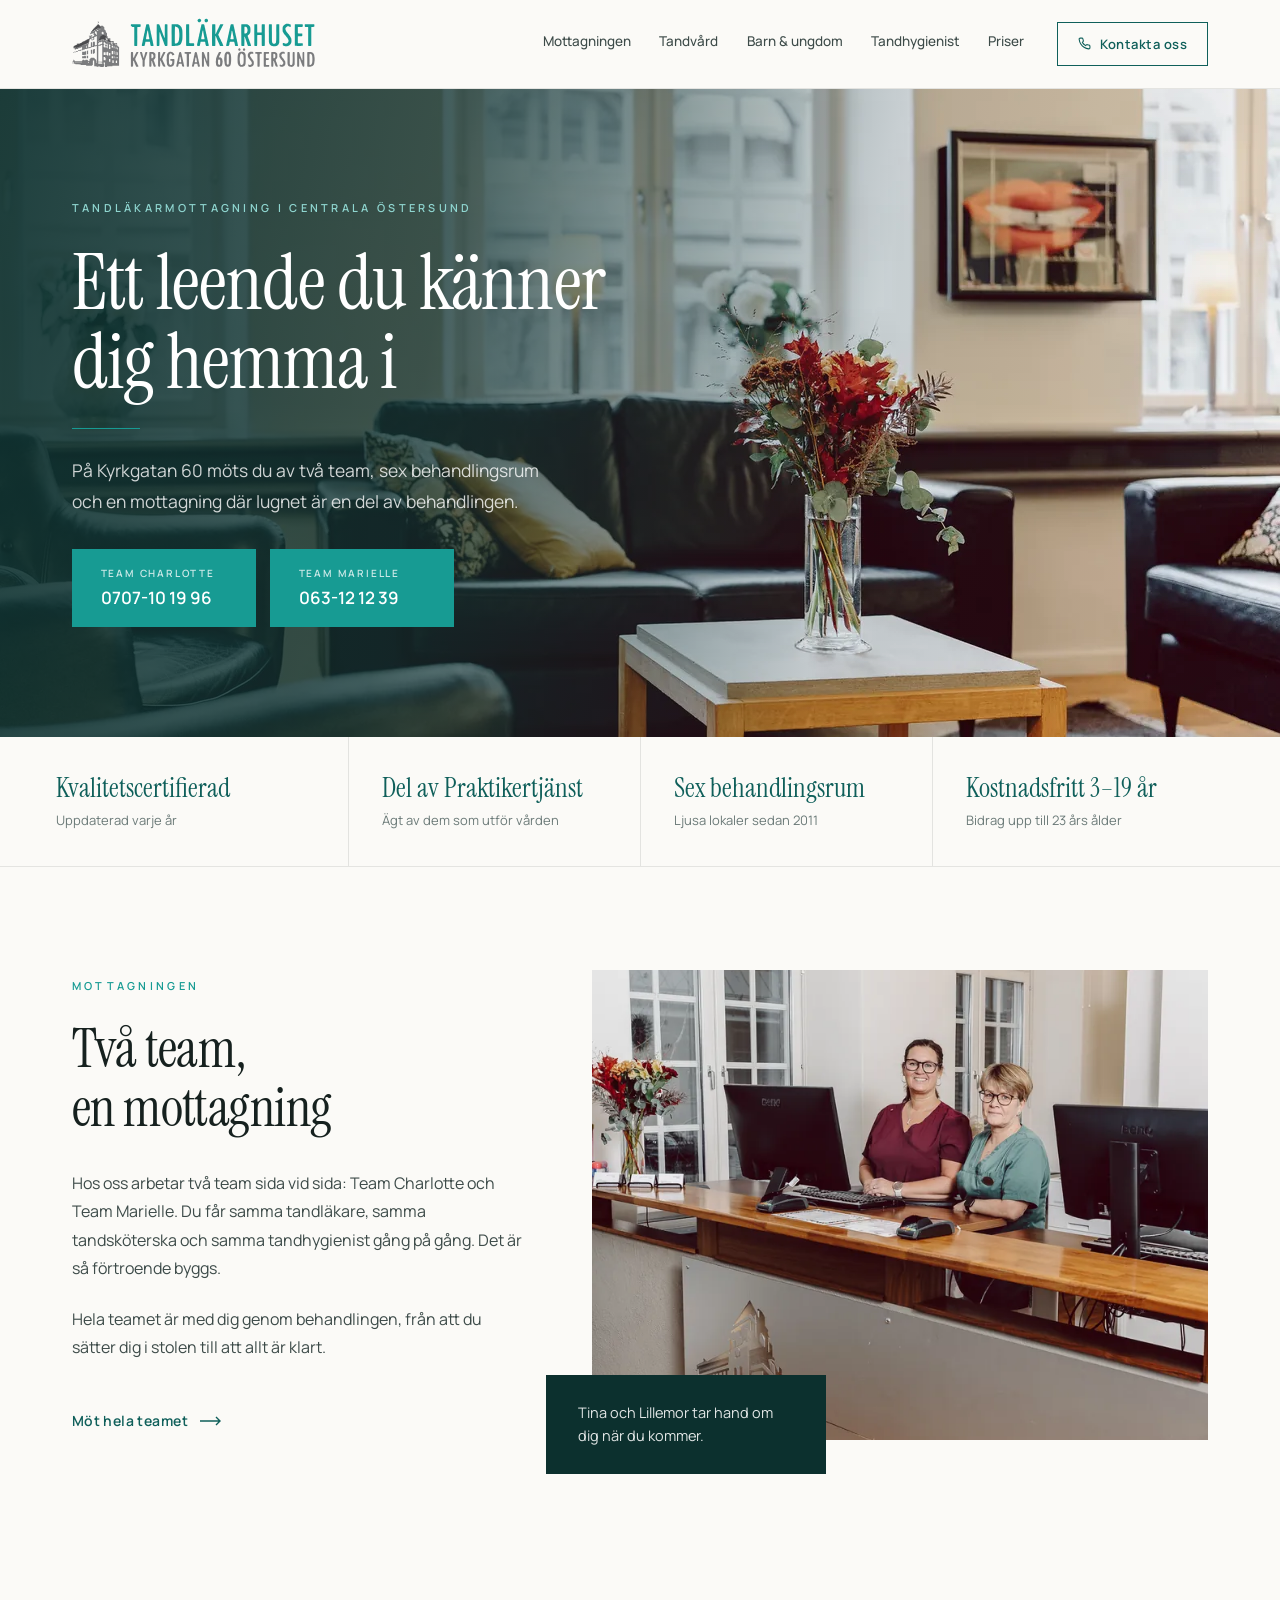
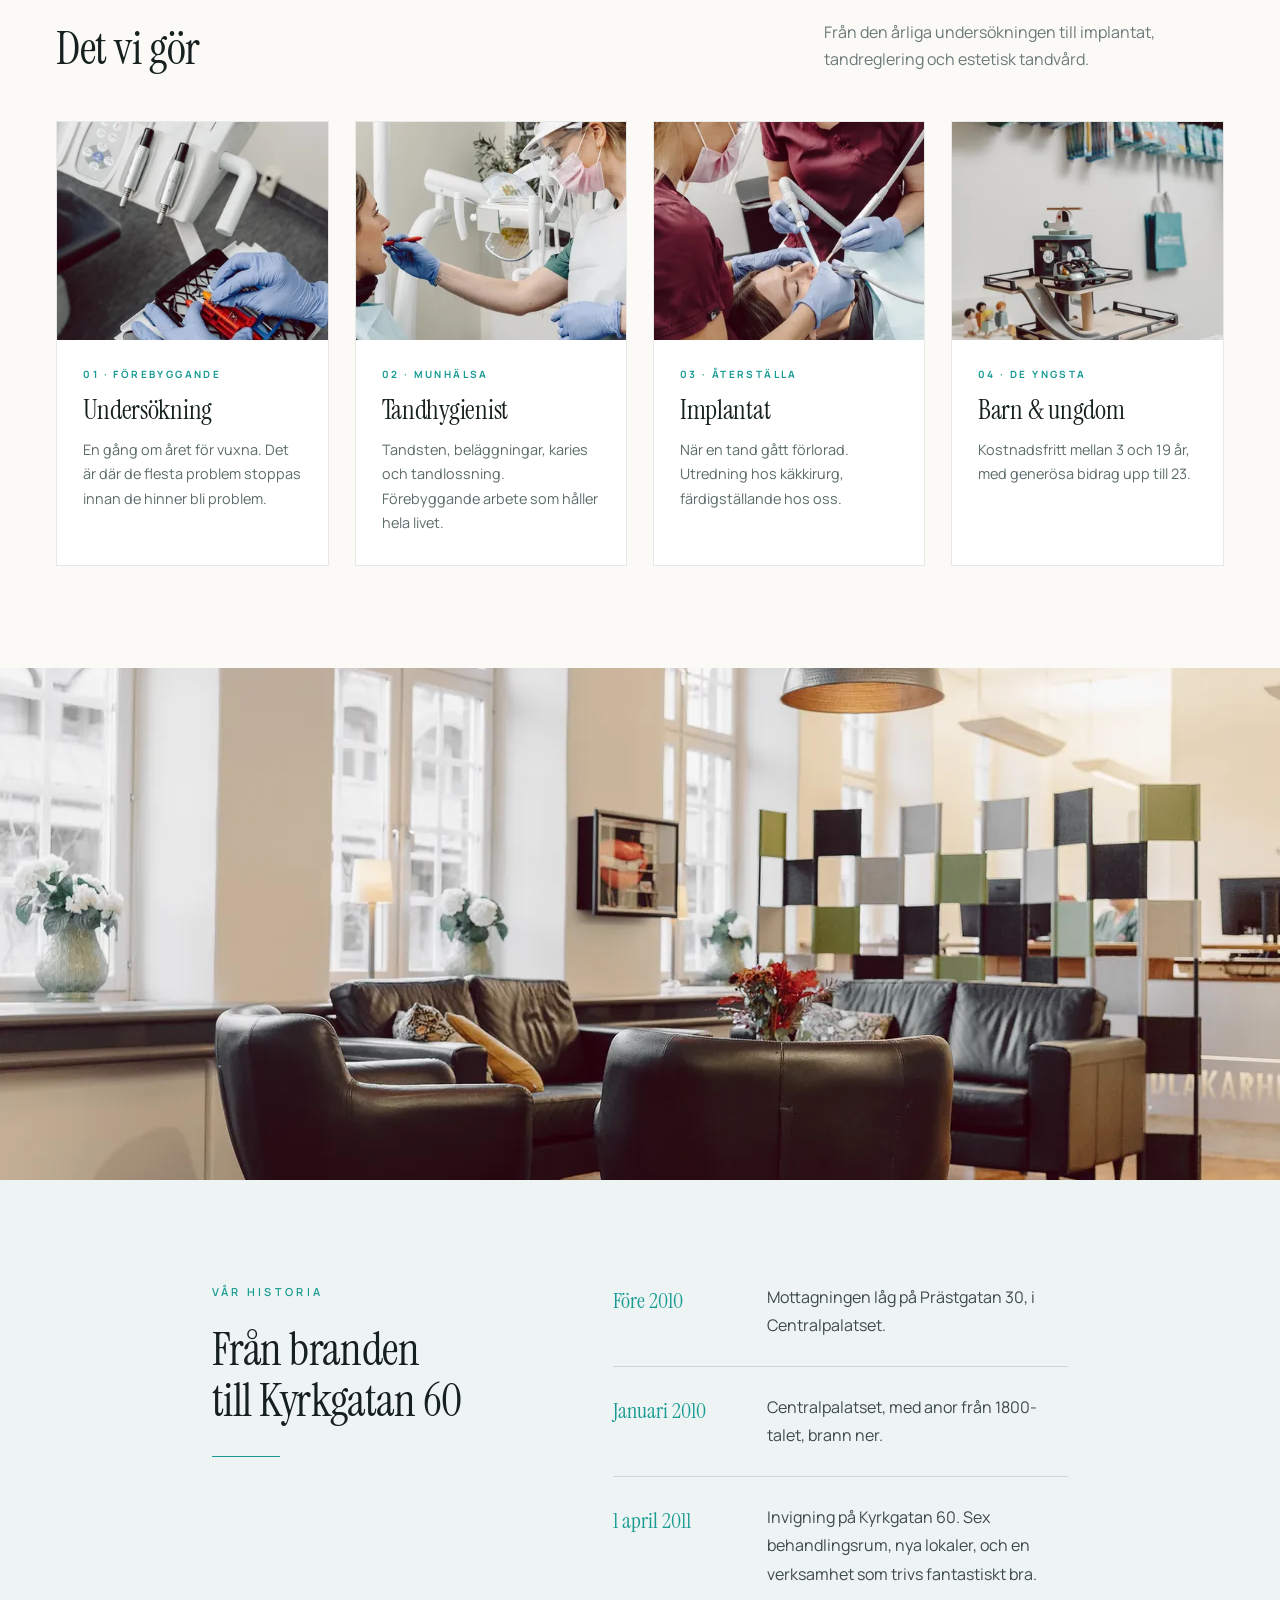
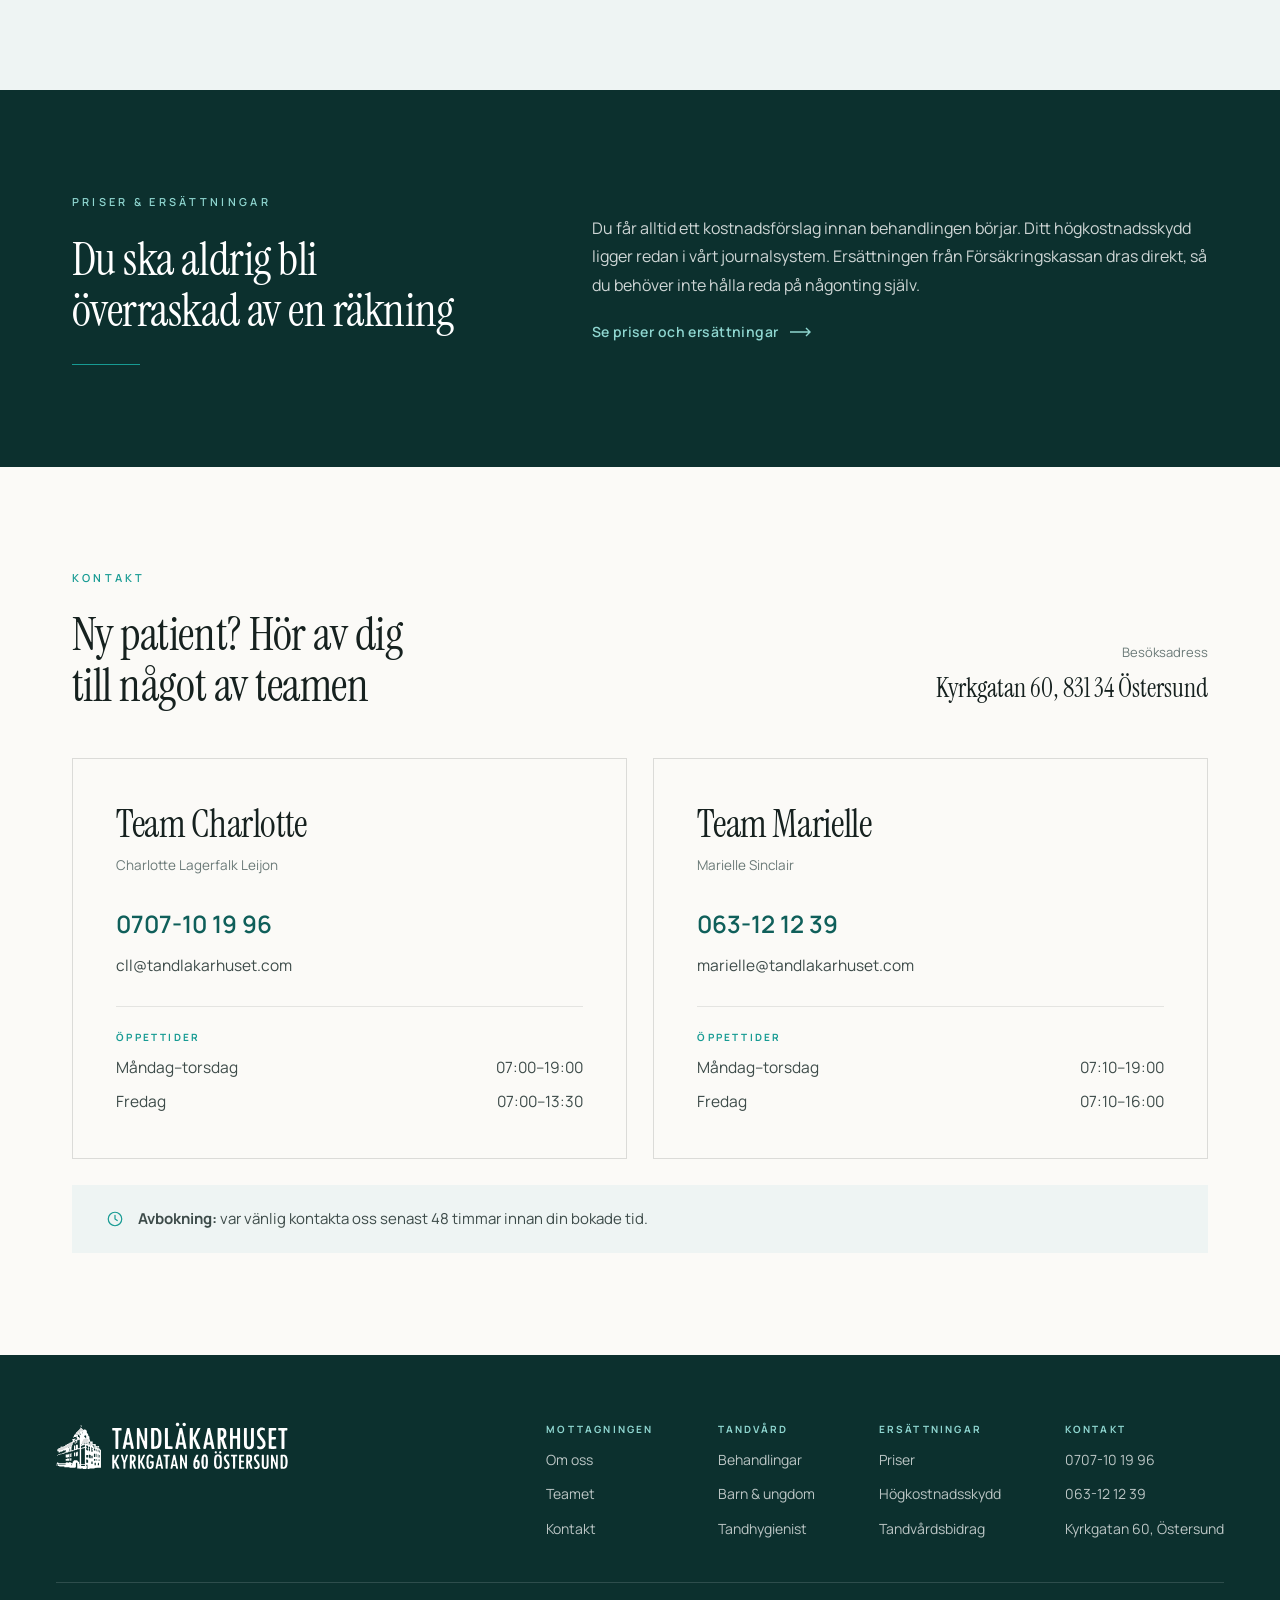
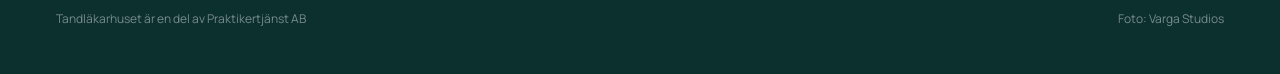
==== index.html @ 713f7e0e "Likvärdiga teamknappar och 2x2 förtroendeband i mobil Team Marielle hade en kontur-knapp och Team Ch" ====
<!doctype html>
<html lang="sv">
<head>
<meta charset="utf-8">
<meta name="viewport" content="width=device-width, initial-scale=1">
<title>Tandläkare i Östersund | Tandläkarhuset, Kyrkgatan 60</title>
<meta name="description" content="Tandläkarhuset på Kyrkgatan 60 i centrala Östersund. Två team, sex behandlingsrum och kostnadsfri tandvård 3–19 år. Ring Team Charlotte 0707-10 19 96 eller Team Marielle 063-12 12 39.">
<link rel="canonical" href="https://www.tandlakarhuset.com/">

<meta property="og:type" content="website">
<meta property="og:locale" content="sv_SE">
<meta property="og:site_name" content="Tandläkarhuset Östersund">
<meta property="og:title" content="Tandläkare i Östersund | Tandläkarhuset, Kyrkgatan 60">
<meta property="og:description" content="Två team, sex behandlingsrum och en mottagning där lugnet är en del av behandlingen.">
<meta property="og:image" content="assets/img/hero-1280.jpg">
<meta name="twitter:card" content="summary_large_image">
<meta name="theme-color" content="#0C302E">

<link rel="icon" href="assets/img/favicon.svg" type="image/svg+xml">
<link rel="apple-touch-icon" href="assets/img/apple-touch-icon.png">

<link rel="preconnect" href="https://fonts.googleapis.com">
<link rel="preconnect" href="https://fonts.gstatic.com" crossorigin>
<link rel="stylesheet" href="https://fonts.googleapis.com/css2?family=Instrument+Serif:ital@0;1&family=Manrope:wght@400;500;600;700&display=swap">
<link rel="stylesheet" href="assets/css/style.css">
<link rel="preload" as="image" href="assets/img/hero-1920.webp" type="image/webp" imagesrcset="assets/img/hero-768.webp 768w, assets/img/hero-1280.webp 1280w, assets/img/hero-1920.webp 1920w, assets/img/hero-2560.webp 2560w" imagesizes="100vw" fetchpriority="high">
</head>
<body>
<a class="skip" href="#innehall">Hoppa till innehållet</a>

<!-- ══ Topbar ═══════════════════════════════════════════════════════════ -->
<header class="topbar">
  <div class="topbar__inre">
    <a class="logo" href="index.html" aria-label="Tandläkarhuset Östersund, till startsidan">
      <img src="assets/img/tandlakarhuset-logo.svg" alt="Tandläkarhuset, Kyrkgatan 60 Östersund" width="250" height="56">
    </a>
    <div class="topbar__hoger">
      <nav class="nav" aria-label="Huvudmeny">
        <a href="mottagningen.html">Mottagningen</a>
        <a href="tandvard.html">Tandvård</a>
        <a href="barn-och-ungdom.html">Barn &amp; ungdom</a>
        <a href="tandhygienist.html">Tandhygienist</a>
        <a href="priser.html">Priser</a>
      </nav>
      <a class="kontakt-pill" href="kontakt.html">
        <svg width="13" height="13" viewBox="0 0 24 24" fill="none" stroke="currentColor" stroke-width="2" stroke-linecap="round" stroke-linejoin="round" aria-hidden="true"><path d="M22 16.92v3a2 2 0 0 1-2.18 2 19.8 19.8 0 0 1-8.63-3.07 19.5 19.5 0 0 1-6-6A19.8 19.8 0 0 1 2.12 4.18 2 2 0 0 1 4.11 2h3a2 2 0 0 1 2 1.72c.13.96.36 1.9.7 2.81a2 2 0 0 1-.45 2.11L8.09 9.91a16 16 0 0 0 6 6l1.27-1.27a2 2 0 0 1 2.11-.45c.9.34 1.85.57 2.81.7A2 2 0 0 1 22 16.92z"/></svg>
        Kontakta oss
      </a>
      <button class="burgare" type="button" aria-expanded="false" aria-controls="mobilmeny" aria-label="Öppna menyn">
        <span></span><span></span><span></span>
      </button>
    </div>
  </div>
</header>

<div class="mobilmeny" id="mobilmeny">
  <nav aria-label="Meny">
    <a href="index.html" aria-current="page">Hem</a>
    <a href="mottagningen.html">Mottagningen</a>
    <a href="tandvard.html">Tandvård</a>
    <a href="barn-och-ungdom.html">Barn &amp; ungdom</a>
    <a href="tandhygienist.html">Tandhygienist</a>
    <a href="priser.html">Priser</a>
    <a href="kontakt.html">Kontakt</a>
  </nav>
  <div class="mobilmeny__tel">
    <a class="tel" href="tel:+46707101996"><span>TEAM CHARLOTTE</span><span>0707-10 19 96</span></a>
    <a class="tel" href="tel:+4663121239"><span>TEAM MARIELLE</span><span>063-12 12 39</span></a>
  </div>
</div>

<main id="innehall">

  <!-- ══ Hero ═══════════════════════════════════════════════════════════ -->
  <section class="hero">
    <picture>
      <source type="image/webp" sizes="100vw" srcset="assets/img/hero-768.webp 768w, assets/img/hero-1280.webp 1280w, assets/img/hero-1920.webp 1920w, assets/img/hero-2560.webp 2560w">
      <img class="hero__bild" src="assets/img/hero-1920.jpg" sizes="100vw"
           srcset="assets/img/hero-768.jpg 768w, assets/img/hero-1280.jpg 1280w, assets/img/hero-1920.jpg 1920w, assets/img/hero-2560.jpg 2560w"
           alt="Väntrummet på Tandläkarhuset med dagsljus genom stora fönster" width="1920" height="1080" fetchpriority="high">
    </picture>
    <div class="hero__skugga"></div>
    <div class="hero__inre">
      <span class="etikett etikett--ljus">Tandläkarmottagning i centrala Östersund</span>
      <h1 class="t-hero" style="color:#fff">Ett leende du känner <br class="d">dig hemma i</h1>
      <hr class="streck">
      <p class="brod brod--ljus brod--stor">På Kyrkgatan 60 möts du av två team, sex behandlingsrum och en mottagning där lugnet är en del av behandlingen.</p>
      <div class="tel-rad" style="margin-top:6px">
        <a class="tel" href="tel:+46707101996"><span>TEAM CHARLOTTE</span><span>0707-10 19 96</span></a>
        <a class="tel" href="tel:+4663121239"><span>TEAM MARIELLE</span><span>063-12 12 39</span></a>
      </div>
    </div>
  </section>

  <!-- ══ Förtroendeband ═════════════════════════════════════════════════ -->
  <section class="trust" aria-label="Om mottagningen i korthet">
    <div class="trust__rutnat">
      <div class="trust__post"><b>Kvalitetscertifierad</b><span>Uppdaterad varje år</span></div>
      <div class="trust__post"><b>Del av Praktikertjänst</b><span>Ägt av dem som utför vården</span></div>
      <div class="trust__post"><b>Sex behandlingsrum</b><span>Ljusa lokaler sedan 2011</span></div>
      <div class="trust__post"><b>Kostnadsfritt 3–19 år</b><span>Bidrag upp till 23 års ålder</span></div>
    </div>
  </section>

  <!-- ══ Två team ═══════════════════════════════════════════════════════ -->
  <section class="sektion">
    <div class="wrap split split--mitt">
      <div class="reveal">
        <span class="etikett" style="margin-bottom:26px">Mottagningen</span>
        <h2 class="t-stor" style="margin-bottom:32px">Två team, <br class="d">en mottagning</h2>
        <p class="brod" style="margin-bottom:22px">Hos oss arbetar två team sida vid sida: Team Charlotte och Team Marielle. Du får samma tandläkare, samma tandsköterska och samma tandhygienist gång på gång. Det är så förtroende byggs.</p>
        <p class="brod" style="margin-bottom:44px">Hela teamet är med dig genom behandlingen, från att du sätter dig i stolen till att allt är klart.</p>
        <a class="pil" href="mottagningen.html">Möt hela teamet
          <svg width="22" height="10" viewBox="0 0 22 10" fill="none" stroke="currentColor" stroke-width="1.4" aria-hidden="true"><path d="M0 5h20M16 1l4 4-4 4"/></svg>
        </a>
      </div>
      <figure class="figur figur--reception reveal" style="margin:0">
        <picture>
          <source type="image/webp" sizes="(max-width: 900px) 100vw, 46vw" srcset="assets/img/reception-480.webp 480w, assets/img/reception-760.webp 760w, assets/img/reception-1000.webp 1000w, assets/img/reception-1400.webp 1400w">
          <img src="assets/img/reception-760.jpg" sizes="(max-width: 900px) 100vw, 46vw"
               srcset="assets/img/reception-480.jpg 480w, assets/img/reception-760.jpg 760w, assets/img/reception-1000.jpg 1000w, assets/img/reception-1400.jpg 1400w"
               alt="Receptionen på Tandläkarhuset" width="898" height="952" loading="lazy">
        </picture>
        <figcaption class="notis">Tina och Lillemor tar hand om dig när du kommer.</figcaption>
      </figure>
    </div>
  </section>

  <!-- ══ Det vi gör ═════════════════════════════════════════════════════ -->
  <section class="sektion" style="padding-top:clamp(52px,6vw,88px)">
    <div class="wrap wrap--bred">
      <div class="sekhuvud">
        <h2 class="t-2" style="max-width:480px">Det vi gör</h2>
        <p class="brod brod--dov" style="font-size:16px;line-height:1.7">Från den årliga undersökningen till implantat, tandreglering och estetisk tandvård.</p>
      </div>
      <div class="kort-rutnat">

        <a class="kort reveal" href="tandvard.html">
          <picture>
            <source type="image/webp" sizes="(max-width: 560px) 100vw, (max-width: 1040px) 50vw, 25vw" srcset="assets/img/kort-undersokning-360.webp 360w, assets/img/kort-undersokning-560.webp 560w, assets/img/kort-undersokning-760.webp 760w">
            <img src="assets/img/kort-undersokning-560.jpg" sizes="(max-width: 560px) 100vw, (max-width: 1040px) 50vw, 25vw"
                 srcset="assets/img/kort-undersokning-360.jpg 360w, assets/img/kort-undersokning-560.jpg 560w, assets/img/kort-undersokning-760.jpg 760w"
                 alt="Instrument förberedda för undersökning" width="502" height="442" loading="lazy">
          </picture>
          <div class="kort__text">
            <span class="etikett etikett--tat" style="letter-spacing:.24em">01 · Förebyggande</span>
            <h3 class="t-4">Undersökning</h3>
            <p class="brod--liten">En gång om året för vuxna. Det är där de flesta problem stoppas innan de hinner bli problem.</p>
          </div>
        </a>

        <a class="kort reveal" href="tandhygienist.html">
          <picture>
            <source type="image/webp" sizes="(max-width: 560px) 100vw, (max-width: 1040px) 50vw, 25vw" srcset="assets/img/kort-tandhygienist-360.webp 360w, assets/img/kort-tandhygienist-560.webp 560w, assets/img/kort-tandhygienist-760.webp 760w">
            <img src="assets/img/kort-tandhygienist-560.jpg" sizes="(max-width: 560px) 100vw, (max-width: 1040px) 50vw, 25vw"
                 srcset="assets/img/kort-tandhygienist-360.jpg 360w, assets/img/kort-tandhygienist-560.jpg 560w, assets/img/kort-tandhygienist-760.jpg 760w"
                 alt="Tandhygienist i behandlingsrummet" width="502" height="442" loading="lazy">
          </picture>
          <div class="kort__text">
            <span class="etikett etikett--tat" style="letter-spacing:.24em">02 · Munhälsa</span>
            <h3 class="t-4">Tandhygienist</h3>
            <p class="brod--liten">Tandsten, beläggningar, karies och tandlossning. Förebyggande arbete som håller hela livet.</p>
          </div>
        </a>

        <a class="kort reveal" href="tandvard.html#implantat">
          <picture>
            <source type="image/webp" sizes="(max-width: 560px) 100vw, (max-width: 1040px) 50vw, 25vw" srcset="assets/img/kort-implantat-360.webp 360w, assets/img/kort-implantat-560.webp 560w, assets/img/kort-implantat-760.webp 760w">
            <img src="assets/img/kort-implantat-560.jpg" sizes="(max-width: 560px) 100vw, (max-width: 1040px) 50vw, 25vw"
                 srcset="assets/img/kort-implantat-360.jpg 360w, assets/img/kort-implantat-560.jpg 560w, assets/img/kort-implantat-760.jpg 760w"
                 alt="Tandläkare och tandsköterska under behandling" width="502" height="442" loading="lazy">
          </picture>
          <div class="kort__text">
            <span class="etikett etikett--tat" style="letter-spacing:.24em">03 · Återställa</span>
            <h3 class="t-4">Implantat</h3>
            <p class="brod--liten">När en tand gått förlorad. Utredning hos käkkirurg, färdigställande hos oss.</p>
          </div>
        </a>

        <a class="kort reveal" href="barn-och-ungdom.html">
          <picture>
            <source type="image/webp" sizes="(max-width: 560px) 100vw, (max-width: 1040px) 50vw, 25vw" srcset="assets/img/kort-barn-360.webp 360w, assets/img/kort-barn-560.webp 560w, assets/img/kort-barn-760.webp 760w">
            <img src="assets/img/kort-barn-560.jpg" sizes="(max-width: 560px) 100vw, (max-width: 1040px) 50vw, 25vw"
                 srcset="assets/img/kort-barn-360.jpg 360w, assets/img/kort-barn-560.jpg 560w, assets/img/kort-barn-760.jpg 760w"
                 alt="Leksak i väntrummet" width="502" height="442" loading="lazy">
          </picture>
          <div class="kort__text">
            <span class="etikett etikett--tat" style="letter-spacing:.24em">04 · De yngsta</span>
            <h3 class="t-4">Barn &amp; ungdom</h3>
            <p class="brod--liten">Kostnadsfritt mellan 3 och 19 år, med generösa bidrag upp till 23.</p>
          </div>
        </a>

      </div>
    </div>
  </section>

  <!-- ══ Kliniken ═══════════════════════════════════════════════════════ -->
  <section style="background:var(--dis)">
    <div class="bandbild">
      <picture>
        <source type="image/webp" sizes="100vw" srcset="assets/img/klinik-768.webp 768w, assets/img/klinik-1280.webp 1280w, assets/img/klinik-1920.webp 1920w, assets/img/klinik-2560.webp 2560w">
        <img src="assets/img/klinik-1920.jpg" sizes="100vw"
             srcset="assets/img/klinik-768.jpg 768w, assets/img/klinik-1280.jpg 1280w, assets/img/klinik-1920.jpg 1920w, assets/img/klinik-2560.jpg 2560w"
             alt="Väntrummet med dagsljus" width="3200" height="1400" loading="lazy">
      </picture>
    </div>
    <div class="wrap wrap--smal split sektion">
      <div class="reveal">
        <span class="etikett" style="margin-bottom:24px">Vår historia</span>
        <h2 class="t-2">Från branden <br class="d">till Kyrkgatan 60</h2>
        <hr class="streck" style="margin-top:clamp(22px,3vw,30px)">
      </div>
      <div class="tidslinje reveal">
        <div><b>Före 2010</b><p class="brod" style="font-size:16px">Mottagningen låg på Prästgatan 30, i Centralpalatset.</p></div>
        <div><b>Januari 2010</b><p class="brod" style="font-size:16px">Centralpalatset, med anor från 1800-talet, brann ner.</p></div>
        <div><b>1 april 2011</b><p class="brod" style="font-size:16px">Invigning på Kyrkgatan 60. Sex behandlingsrum, nya lokaler, och en verksamhet som trivs fantastiskt bra.</p></div>
      </div>
    </div>
  </section>

  <!-- ══ Kostnad ════════════════════════════════════════════════════════ -->
  <section class="mork sektion">
    <div class="wrap split split--mitt">
      <div class="reveal">
        <span class="etikett etikett--ljus" style="margin-bottom:24px">Priser &amp; ersättningar</span>
        <h2 class="t-2" style="margin-bottom:28px">Du ska aldrig bli <br class="d">överraskad av en räkning</h2>
        <hr class="streck">
      </div>
      <div class="stack reveal">
        <p class="brod brod--ljus">Du får alltid ett kostnadsförslag innan behandlingen börjar. Ditt högkostnadsskydd ligger redan i vårt journalsystem. Ersättningen från Försäkringskassan dras direkt, så du behöver inte hålla reda på någonting själv.</p>
        <a class="pil pil--ljus" href="priser.html">Se priser och ersättningar
          <svg width="22" height="10" viewBox="0 0 22 10" fill="none" stroke="currentColor" stroke-width="1.4" aria-hidden="true"><path d="M0 5h20M16 1l4 4-4 4"/></svg>
        </a>
      </div>
    </div>
  </section>

  <!-- ══ Kontakt ════════════════════════════════════════════════════════ -->
  <section class="sektion">
    <div class="wrap">
      <div class="sekhuvud">
        <div>
          <span class="etikett" style="margin-bottom:22px">Kontakt</span>
          <h2 class="t-2">Ny patient? Hör av dig <br class="d">till något av teamen</h2>
        </div>
        <div style="text-align:right">
          <div style="font-size:13px;color:var(--text-dov);margin-bottom:6px">Besöksadress</div>
          <address style="font-family:var(--serif);font-size:clamp(1.2rem,2vw,1.625rem);font-style:normal;color:var(--text)">Kyrkgatan 60, 831 34 Östersund</address>
        </div>
      </div>

      <div class="teamkort-rutnat" style="margin-bottom:26px">
        <div class="teamkort reveal">
          <div>
            <h3 class="t-3">Team Charlotte</h3>
            <span class="teamkort__namn">Charlotte Lagerfalk Leijon</span>
          </div>
          <div class="stack" style="--gap:9px">
            <a class="teamkort__tel" href="tel:+46707101996">0707-10 19 96</a>
            <a class="teamkort__epost" href="mailto:cll@tandlakarhuset.com">cll@tandlakarhuset.com</a>
          </div>
          <div class="teamkort__tider">
            <span class="etikett etikett--tat">Öppettider</span>
            <div><span>Måndag–torsdag</span><span>07:00–19:00</span></div>
            <div><span>Fredag</span><span>07:00–13:30</span></div>
          </div>
        </div>

        <div class="teamkort reveal">
          <div>
            <h3 class="t-3">Team Marielle</h3>
            <span class="teamkort__namn">Marielle Sinclair</span>
          </div>
          <div class="stack" style="--gap:9px">
            <a class="teamkort__tel" href="tel:+4663121239">063-12 12 39</a>
            <a class="teamkort__epost" href="mailto:marielle@tandlakarhuset.com">marielle@tandlakarhuset.com</a>
          </div>
          <div class="teamkort__tider">
            <span class="etikett etikett--tat">Öppettider</span>
            <div><span>Måndag–torsdag</span><span>07:10–19:00</span></div>
            <div><span>Fredag</span><span>07:10–16:00</span></div>
          </div>
        </div>
      </div>

      <p class="avbokning">
        <svg width="18" height="18" viewBox="0 0 24 24" fill="none" stroke="#179B93" stroke-width="1.6" aria-hidden="true"><circle cx="12" cy="12" r="9"/><path d="M12 7v5l3 2" stroke-linecap="round"/></svg>
        <span><strong style="font-weight:700">Avbokning:</strong> var vänlig kontakta oss senast 48 timmar innan din bokade tid.</span>
      </p>
    </div>
  </section>

</main>

<!-- ══ Sidfot ═══════════════════════════════════════════════════════════ -->
<footer class="sidfot">
  <div class="wrap wrap--bred">
    <div class="sidfot__topp">
      <a class="sidfot__logo" href="index.html" aria-label="Till startsidan">
        <img src="assets/img/tandlakarhuset-logo-vit.svg" alt="Tandläkarhuset" width="232" height="52" loading="lazy">
      </a>
      <div class="sidfot__kolumner">
        <div class="sidfot__kol">
          <span class="etikett etikett--tat etikett--ljus">Mottagningen</span>
          <a href="mottagningen.html">Om oss</a>
          <a href="mottagningen.html#teamet">Teamet</a>
          <a href="kontakt.html">Kontakt</a>
        </div>
        <div class="sidfot__kol">
          <span class="etikett etikett--tat etikett--ljus">Tandvård</span>
          <a href="tandvard.html">Behandlingar</a>
          <a href="barn-och-ungdom.html">Barn &amp; ungdom</a>
          <a href="tandhygienist.html">Tandhygienist</a>
        </div>
        <div class="sidfot__kol">
          <span class="etikett etikett--tat etikett--ljus">Ersättningar</span>
          <a href="priser.html">Priser</a>
          <a href="priser.html#ersattningar">Högkostnadsskydd</a>
          <a href="priser.html#ersattningar">Tandvårdsbidrag</a>
        </div>
        <div class="sidfot__kol">
          <span class="etikett etikett--tat etikett--ljus">Kontakt</span>
          <a href="tel:+46707101996">0707-10 19 96</a>
          <a href="tel:+4663121239">063-12 12 39</a>
          <a href="https://maps.google.com/?q=Kyrkgatan+60,+831+34+Östersund" target="_blank" rel="noopener">Kyrkgatan 60, Östersund</a>
        </div>
      </div>
    </div>
    <div class="sidfot__botten">
      <span>Tandläkarhuset är en del av Praktikertjänst AB</span>
      <span>Foto: Varga Studios</span>
    </div>
  </div>
</footer>

<script src="assets/js/site.js" defer></script>
<script type="application/ld+json">
{
  "@context": "https://schema.org",
  "@type": "Dentist",
  "name": "Tandläkarhuset Östersund",
  "description": "Tandläkarmottagning på Kyrkgatan 60 i centrala Östersund. Två team, sex behandlingsrum, kostnadsfri tandvård 3–19 år.",
  "url": "https://www.tandlakarhuset.com/",
  "image": "assets/img/hero-1280.jpg",
  "logo": "assets/img/tandlakarhuset-logo.svg",
  "telephone": "+46707101996",
  "email": "cll@tandlakarhuset.com",
  "parentOrganization": { "@type": "Organization", "name": "Praktikertjänst AB" },
  "address": {
    "@type": "PostalAddress",
    "streetAddress": "Kyrkgatan 60",
    "postalCode": "831 34",
    "addressLocality": "Östersund",
    "addressRegion": "Jämtlands län",
    "addressCountry": "SE"
  },
  "geo": { "@type": "GeoCoordinates", "latitude": 63.1792, "longitude": 14.6357 },
  "openingHoursSpecification": [
    { "@type": "OpeningHoursSpecification", "dayOfWeek": ["Monday","Tuesday","Wednesday","Thursday"], "opens": "07:00", "closes": "19:00" },
    { "@type": "OpeningHoursSpecification", "dayOfWeek": "Friday", "opens": "07:00", "closes": "16:00" }
  ],
  "areaServed": { "@type": "City", "name": "Östersund" },
  "availableService": [
    { "@type": "MedicalProcedure", "name": "Undersökning" },
    { "@type": "MedicalProcedure", "name": "Tandhygienistbehandling" },
    { "@type": "MedicalProcedure", "name": "Implantat" },
    { "@type": "MedicalProcedure", "name": "Tandreglering" },
    { "@type": "MedicalProcedure", "name": "Estetisk tandvård och tandblekning" },
    { "@type": "MedicalProcedure", "name": "Tobaksavvänjning" }
  ]
}
</script>
</body>
</html>
---- assets/css/style.css ----
/* ==========================================================================
   Tandläkarhuset Östersund: designsystem
   Rubriker: Instrument Serif · Brödtext: Manrope
   Manér: inga rundade hörn, hårstreck i stället för skuggor,
   versaletiketter i teal, 68×1 px streck under rubriker.
   ========================================================================== */

/* --- 1. Tokens ---------------------------------------------------------- */

:root {
  /* Färg */
  --teal:        #179B93;
  --teal-djup:   #0F5F5A;
  --teal-ljus:   #8FD6D0;
  --morkt:       #0C302E;
  --papper:      #FBFAF7;
  --dis:         #EEF4F3;
  --vit:         #FFFFFF;

  --text:        #16211F;
  --text-mjuk:   #3D4B49;
  --text-tyst:   #5A6B69;
  --text-dov:    #6B7A78;

  --linje:       rgba(22, 33, 31, 0.14);
  --linje-svag:  rgba(22, 33, 31, 0.10);
  --linje-ljus:  rgba(255, 255, 255, 0.14);

  /* Typografi */
  --serif:  'Instrument Serif', Georgia, 'Times New Roman', serif;
  --sans:   'Manrope', 'Helvetica Neue', Helvetica, Arial, sans-serif;

  /* Mått. Tre ramar i stället för en: sidan får rytm av att sektionerna
     inte alla börjar på samma linje. Smal för texttunga partier, bred för
     rutnät, och helbleed för bilder som ska nå kanten. */
  --ram:       1280px;                     /* standard */
  --ram-smal:  1000px;                     /* löptext, tidslinjer */
  --ram-bred:  1560px;                     /* kort- och personrutnät, sidfot */
  --marg:   clamp(20px, 5.6vw, 100px);     /* sidmarginal */
  --vw:     100vw;                         /* skrivs över av JS med exakt clientWidth */
  --rytm:   clamp(64px, 8vw, 112px);       /* lodrät sektionsrytm */
  --rytm-s: clamp(44px, 5.5vw, 76px);

  /* Rörelse */
  --lugn: 520ms cubic-bezier(0.22, 0.61, 0.36, 1);
  --snabb: 200ms ease;

  --header-h: 88px;
}

@media (max-width: 900px) { :root { --header-h: 72px; } }

/* --- 2. Grund ----------------------------------------------------------- */

*, *::before, *::after { box-sizing: border-box; }

html {
  scroll-behavior: smooth;
  -webkit-text-size-adjust: 100%;
  scroll-padding-top: calc(var(--header-h) + 16px);
}

body {
  margin: 0;
  background: var(--papper);
  color: var(--text);
  font-family: var(--sans);
  font-size: 17px;
  line-height: 1.6;
  -webkit-font-smoothing: antialiased;
  -moz-osx-font-smoothing: grayscale;
  overflow-x: hidden;
}

h1, h2, h3, h4 {
  font-family: var(--serif);
  font-weight: 400;
  margin: 0;
  letter-spacing: -0.01em;
  line-height: 1.08;
}

p { margin: 0; }

a { color: var(--teal-djup); text-decoration: none; transition: color var(--snabb); }
a:hover { color: var(--teal); }

img, svg { max-width: 100%; }
img { display: block; height: auto; }

button { font: inherit; color: inherit; }

:focus-visible {
  outline: 2px solid var(--teal);
  outline-offset: 3px;
}

::selection { background: var(--teal); color: #fff; }

.skip {
  position: absolute; left: -9999px; top: 0; z-index: 999;
  background: var(--morkt); color: #fff;
  padding: 14px 22px; font-size: 14px; font-weight: 600;
}
.skip:focus { left: 0; color: #fff; }

/* --- 3. Layoutprimitiv -------------------------------------------------- */

.wrap {
  max-width: var(--ram);
  margin-inline: auto;
  padding-inline: var(--marg);
}
.wrap--smal { max-width: var(--ram-smal); }
.wrap--bred {
  max-width: var(--ram-bred);
  padding-inline: clamp(20px, 4.4vw, 100px);
}

/* Halvbleed: texten står på samma vänsterlinje som .wrap, bilden fortsätter
   ut till skärmkanten. --vw sätts av site.js till exakt clientWidth, så
   linjen håller även när en scrollbar tar plats. */
.halvbleed {
  display: grid;
  grid-template-columns: minmax(0, 1fr) minmax(0, 1fr);
  align-items: center;
  gap: clamp(28px, 4vw, 72px);
}
.halvbleed__text { padding-block: clamp(48px, 6.5vw, 100px); }
/* inte stretch: figuren ska sluta där bilden slutar, annars hamnar
   överlappande bildtexter (.notis) utanför bilden */
.halvbleed__bild { align-self: center; }
.halvbleed__bild picture, .halvbleed__bild img { width: 100%; }

@media (min-width: 901px) {
  .halvbleed--hoger .halvbleed__text {
    padding-left: max(var(--marg), calc((var(--vw) - var(--ram)) / 2 + var(--marg)));
  }
  .halvbleed--vanster .halvbleed__text {
    padding-right: max(var(--marg), calc((var(--vw) - var(--ram)) / 2 + var(--marg)));
  }
}
@media (max-width: 900px) {
  .halvbleed { grid-template-columns: minmax(0, 1fr); gap: 0; }
  .halvbleed__text { padding: clamp(32px, 7vw, 56px) var(--marg); }
  .halvbleed--vanster .halvbleed__bild { order: -1; }
}

.sektion  { padding-block: var(--rytm); }
.sektion--tat { padding-block: var(--rytm-s); }
.sektion--topp { padding-top: var(--rytm); padding-bottom: 0; }
.sektion--botten { padding-top: 0; padding-bottom: var(--rytm); }

.bleed { width: 100%; }

/* Två spalter: smal etikett/rubrik till vänster, text till höger */
.split {
  display: grid;
  gap: clamp(32px, 5vw, 96px);
  grid-template-columns: minmax(0, 0.85fr) minmax(0, 1.15fr);
  align-items: start;
}
.split--mitt  { align-items: center; }
.split--botten { align-items: end; }
/* Sidhuvudena: rubriken är det längsta elementet och ska aldrig behöva bryta
   på ett tredje ställe. Den får därför den bredare spalten. */
.sidhuvud { grid-template-columns: minmax(0, 1.15fr) minmax(0, 0.85fr); }
.split--jamn  { grid-template-columns: repeat(2, minmax(0, 1fr)); }
.split--bild-vanster { grid-template-columns: minmax(0, 1fr) minmax(0, 1fr); }

@media (max-width: 900px) {
  .split, .split--jamn, .split--bild-vanster {
    grid-template-columns: minmax(0, 1fr);
    gap: clamp(24px, 5vw, 40px);
  }
}

.stack { display: flex; flex-direction: column; }
.stack > * + * { margin-top: var(--gap, 22px); }

/* Uppslag: en kort rubrik till vänster om en lång brödtext lämnar annars ett
   stort tomt fält. Här följer rubriken i stället med medan texten rullar
   förbi, och spalten blir smalare så texten får mer plats. */
.uppslag { grid-template-columns: minmax(0, 0.72fr) minmax(0, 1.28fr); align-items: start; }
@media (min-width: 901px) {
  .uppslag__huvud {
    position: sticky;
    top: calc(var(--header-h) + clamp(28px, 4vw, 60px));
  }
}
@media (max-width: 900px) {
  .uppslag { grid-template-columns: minmax(0, 1fr); }
}

/* --- 4. Typografiska byggstenar ---------------------------------------- */

.etikett {
  font-size: clamp(10px, 1vw, 11px);
  letter-spacing: 0.30em;
  text-transform: uppercase;
  color: var(--teal);
  font-weight: 600;
  display: block;
}
.etikett--ljus { color: var(--teal-ljus); }
.etikett--tat  { letter-spacing: 0.22em; font-weight: 700; font-size: 10px; }

.streck {
  width: 68px; height: 1px;
  background: var(--teal);
  border: 0;
  margin: 0;
}

.t-hero  { font-size: clamp(2.45rem, 6.4vw, 4.875rem); line-height: 1.02; }
.t-sida  { font-size: clamp(2.15rem, 5.4vw, 3.875rem); line-height: 1.06; }
.t-stor  { font-size: clamp(1.95rem, 4.3vw, 3.375rem); line-height: 1.08; }
.t-2     { font-size: clamp(1.8rem, 3.7vw, 2.875rem); line-height: 1.1; }
.t-3     { font-size: clamp(1.6rem, 3vw, 2.375rem); line-height: 1.12; }
.t-4     { font-size: clamp(1.35rem, 2.1vw, 1.6875rem); line-height: 1.2; }

.brod    { font-size: clamp(1rem, 1.25vw, 1.0625rem); line-height: 1.78; color: var(--text-mjuk); }
.brod--stor { font-size: clamp(1.0625rem, 1.4vw, 1.09375rem); }
.brod--liten { font-size: clamp(0.9rem, 1.1vw, 0.90625rem); line-height: 1.68; color: var(--text-tyst); }
.brod--dov  { color: var(--text-dov); }
.brod--ljus { color: rgba(255, 255, 255, 0.80); }

.pa-morkt, .pa-morkt h1, .pa-morkt h2, .pa-morkt h3 { color: var(--vit); }

/* Radbrytningar som bara gäller i desktopbredd, mobil får flyta fritt */
br.d { display: inline; }
@media (max-width: 900px) { br.d { display: none; } }

/* --- 5. Länkpil --------------------------------------------------------- */

.pil {
  display: inline-flex;
  align-items: center;
  gap: 12px;
  font-size: 14px;
  font-weight: 600;
  letter-spacing: 0.03em;
  color: var(--teal-djup);
}
.pil svg { flex: none; transition: transform var(--snabb); }
.pil:hover svg { transform: translateX(5px); }
.pil--ljus { color: var(--teal-ljus); }
.pil--ljus:hover { color: var(--vit); }

/* --- 6. Knappar --------------------------------------------------------- */

.knapp {
  display: inline-flex;
  align-items: center;
  justify-content: center;
  gap: 10px;
  padding: 16px 34px;
  background: var(--teal);
  color: var(--vit);
  font-size: 14px;
  font-weight: 600;
  letter-spacing: 0.04em;
  border: 1px solid var(--teal);
  cursor: pointer;
  transition: background var(--snabb), border-color var(--snabb), color var(--snabb);
}
.knapp:hover { background: var(--teal-djup); border-color: var(--teal-djup); color: var(--vit); }

.knapp--linje {
  background: transparent;
  color: var(--teal-djup);
  border-color: var(--teal-djup);
}
.knapp--linje:hover { background: var(--teal-djup); color: var(--vit); }

/* Telefonkort, hero och avslutsband.
   Båda teamen har samma knapp med flit: en fylld och en i kontur skulle
   läsa som att det ena teamet är förstahandsvalet. */
.tel-rad { display: flex; flex-wrap: wrap; gap: 14px; }

.tel {
  display: flex;
  flex-direction: column;
  justify-content: center;
  gap: 3px;
  padding: 15px 28px;
  /* samma minsta bredd, annars blir knapparna olika stora bara för att
     telefonnumren är olika långa */
  min-width: 11.5rem;
  background: var(--teal);
  border: 1px solid var(--teal);
  transition: background var(--snabb), border-color var(--snabb);
}
.tel span:first-child {
  font-size: 10px; letter-spacing: 0.18em; font-weight: 600;
  color: rgba(255, 255, 255, 0.78);
}
.tel span:last-child { font-size: 17px; font-weight: 600; color: var(--vit); }
.tel:hover { background: var(--teal-djup); border-color: var(--teal-djup); }


@media (max-width: 520px) {
  .tel-rad { gap: 10px; }
  .tel { flex: 1 1 100%; padding: 14px 22px; }
}

/* --- 7. Topbar ---------------------------------------------------------- */

.topbar {
  position: sticky;
  top: 0;
  z-index: 60;
  background: var(--papper);
  border-bottom: 1px solid var(--linje-svag);
  transition: box-shadow var(--snabb), background var(--snabb);
}
.topbar.scrollad { box-shadow: 0 1px 0 var(--linje); }

.topbar__inre {
  max-width: var(--ram);
  margin-inline: auto;
  padding: 16px var(--marg);
  min-height: var(--header-h);
  display: flex;
  align-items: center;
  justify-content: space-between;
  gap: 24px;
}

.logo { display: block; line-height: 0; flex: none; }
.logo img { width: clamp(168px, 19vw, 250px); height: auto; }

.topbar__hoger { display: flex; align-items: center; gap: clamp(18px, 2.6vw, 38px); }

.nav { display: flex; gap: clamp(16px, 2.2vw, 30px); }
.nav a {
  font-size: 13.5px;
  font-weight: 500;
  color: var(--text-mjuk);
  padding-bottom: 3px;
  border-bottom: 1px solid transparent;
  white-space: nowrap;
}
.nav a:hover { color: var(--teal-djup); border-bottom-color: var(--linje); }
.nav a[aria-current="page"] {
  color: var(--teal-djup);
  font-weight: 700;
  border-bottom-color: var(--teal);
}

.kontakt-pill {
  display: inline-flex;
  align-items: center;
  gap: 9px;
  border: 1px solid var(--teal-djup);
  padding: 11px 20px;
  color: var(--teal-djup);
  font-size: 13px;
  font-weight: 600;
  letter-spacing: 0.04em;
  white-space: nowrap;
  transition: background var(--snabb), color var(--snabb);
}
.kontakt-pill:hover { background: var(--teal-djup); color: var(--vit); }
.kontakt-pill:hover svg { stroke: var(--vit); }
.kontakt-pill svg { transition: stroke var(--snabb); }

/* Hamburgare */
.burgare {
  display: none;
  width: 46px; height: 46px;
  padding: 0;
  background: none;
  border: 1px solid var(--linje);
  cursor: pointer;
  position: relative;
}
.burgare span {
  position: absolute;
  left: 13px;
  width: 20px; height: 1.5px;
  background: var(--text);
  transition: transform var(--snabb), opacity var(--snabb);
}
.burgare span:nth-child(1) { top: 17px; }
.burgare span:nth-child(2) { top: 22.5px; }
.burgare span:nth-child(3) { top: 28px; }
.burgare[aria-expanded="true"] span:nth-child(1) { transform: translateY(5.5px) rotate(45deg); }
.burgare[aria-expanded="true"] span:nth-child(2) { opacity: 0; }
.burgare[aria-expanded="true"] span:nth-child(3) { transform: translateY(-5.5px) rotate(-45deg); }

/* Mobilmeny */
.mobilmeny {
  display: none;
  position: fixed;
  inset: var(--header-h) 0 0 0;
  z-index: 55;
  background: var(--papper);
  padding: 8px var(--marg) 40px;
  overflow-y: auto;
  overscroll-behavior: contain;
}
.mobilmeny.oppen { display: block; }
.mobilmeny nav a {
  display: block;
  padding: 18px 0;
  border-bottom: 1px solid var(--linje-svag);
  font-family: var(--serif);
  font-size: 28px;
  color: var(--text);
}
.mobilmeny nav a[aria-current="page"] { color: var(--teal-djup); }

.mobilmeny__tel {
  display: flex; flex-direction: column; gap: 12px;
  margin-top: 32px;
}
.mobilmeny__tel .tel {
  display: flex;
  flex-direction: column;
  gap: 3px;
  padding: 15px 24px;
  font-family: var(--sans);
  border-color: var(--teal);
}
.mobilmeny__tel .tel span:first-child { font-size: 10px; }
.mobilmeny__tel .tel span:last-child { font-size: 19px; }

body.meny-oppen { overflow: hidden; }

@media (max-width: 1040px) {
  .nav, .kontakt-pill { display: none; }
  .burgare { display: block; }
}

/* --- 8. Hero ------------------------------------------------------------ */

.hero {
  position: relative;
  min-height: clamp(480px, 72vh, 720px);
  display: flex;
  align-items: center;
  overflow: hidden;
  background: var(--morkt);
}
.hero__bild {
  position: absolute; inset: 0;
  width: 100%; height: 100%;
  object-fit: cover;
}
.hero__skugga {
  position: absolute; inset: 0;
  background: linear-gradient(100deg,
      rgba(12, 48, 46, 0.92) 0%,
      rgba(12, 48, 46, 0.74) 34%,
      rgba(12, 48, 46, 0.12) 66%,
      rgba(12, 48, 46, 0) 100%);
}
.hero__inre {
  position: relative;
  width: 100%;
  max-width: var(--ram);
  margin-inline: auto;
  padding: clamp(56px, 8vw, 80px) var(--marg);
  display: flex;
  flex-direction: column;
  gap: clamp(18px, 2.4vw, 26px);
  align-items: flex-start;
}
.hero__inre > * { max-width: 640px; }
.hero__inre .brod { max-width: 500px; }

@media (max-width: 900px) {
  .hero { min-height: 0; }
  .hero__skugga {
    background: linear-gradient(180deg,
        rgba(12, 48, 46, 0.80) 0%,
        rgba(12, 48, 46, 0.86) 45%,
        rgba(12, 48, 46, 0.94) 100%);
  }
  .hero__inre { padding-block: clamp(64px, 14vw, 96px); }
}

/* --- 9. Förtroendeband -------------------------------------------------- */

.trust {
  border-block: 1px solid var(--linje-svag);
  border-top: 0;
}
.trust__rutnat {
  max-width: var(--ram-bred);
  margin-inline: auto;
  padding-inline: clamp(20px, 4.4vw, 100px);
  display: grid;
  grid-template-columns: repeat(4, minmax(0, 1fr));
}
.trust__post {
  display: flex;
  flex-direction: column;
  gap: 7px;
  min-width: 0;
  padding: clamp(26px, 3vw, 36px) clamp(18px, 2.6vw, 42px);
}
/* Rubriken tar resthöjden så att undertexterna ligger på samma baslinje
   även när en rubrik bryter till två rader. */
.trust__post b { flex: 1; }
.trust__post + .trust__post { border-left: 1px solid var(--linje-svag); }
.trust__post:first-child { padding-left: 0; }
.trust__post:last-child { padding-right: 0; }
.trust__post b {
  font-family: var(--serif);
  font-weight: 400;
  font-size: clamp(1.25rem, 2.1vw, 1.6875rem);
  line-height: 1.15;
  color: var(--teal-djup);
}
.trust__post span { font-size: 13px; color: var(--text-dov); line-height: 1.5; }

/* Två och två hela vägen ner: fyra punkter på rad blir en lång kolumn i
   mobil, och de hör ihop parvis bättre än de gör var för sig. */
@media (max-width: 860px) {
  .trust__rutnat { grid-template-columns: repeat(2, minmax(0, 1fr)); }
  .trust__post { padding-inline: 0; }
  .trust__post:nth-child(even) { padding-left: clamp(16px, 5vw, 42px); }
  .trust__post:nth-child(odd)  { border-left: 0; }
  .trust__post:nth-child(n+3)  { border-top: 1px solid var(--linje-svag); }
}
@media (max-width: 480px) {
  .trust__post { padding-block: 22px; gap: 5px; }
  .trust__post b { font-size: 1.0625rem; line-height: 1.2; }
  .trust__post span { font-size: 12px; }
}

/* --- 10. Bildkomponenter ------------------------------------------------ */

.figur { position: relative; }
.figur img { width: 100%; object-fit: cover; }

.figur--reception img { height: clamp(280px, 38vw, 470px); }

/* Bilder som ska beskäras till en bestämd kvot i stället för att
   behålla sitt eget format. Kvoten sätts per bild: style="--kvot:1.29". */
.figur--kvot img { aspect-ratio: var(--kvot, 5 / 4); height: auto; }

.notis {
  background: var(--morkt);
  color: rgba(255, 255, 255, 0.88);
  padding: 26px 32px;
  font-size: 14.5px;
  line-height: 1.62;
  max-width: 280px;
}
@media (min-width: 1041px) {
  .notis { position: absolute; left: -46px; bottom: -34px; }
}
@media (max-width: 1040px) {
  .notis { max-width: none; margin-top: 0; padding: 22px 26px; }
}

.bandbild img {
  width: 100%;
  height: clamp(240px, 40vw, 560px);
  object-fit: cover;
}

.toppbild img {
  width: 100%;
  height: clamp(220px, 34vw, 440px);
  object-fit: cover;
  /* Bandet är bredare än bildens eget format, så cover klipper i höjd. Var
     klippet ska ligga beror på bilden och sätts per sida med --bildlage
     (t.ex. "center 22%" när ansiktena sitter högt upp). */
  object-position: var(--bildlage, center);
}

/* --- 11. Kort ----------------------------------------------------------- */

.kort-rutnat {
  display: grid;
  grid-template-columns: repeat(4, minmax(0, 1fr));
  gap: clamp(16px, 2vw, 26px);
}
@media (max-width: 1040px) { .kort-rutnat { grid-template-columns: repeat(2, minmax(0, 1fr)); } }
@media (max-width: 560px)  { .kort-rutnat { grid-template-columns: minmax(0, 1fr); } }

.kort {
  display: flex;
  flex-direction: column;
  background: var(--vit);
  border: 1px solid var(--linje-svag);
  color: inherit;
  transition: border-color var(--lugn), transform var(--lugn);
}
.kort img { width: 100%; height: clamp(180px, 17vw, 218px); object-fit: cover; }
.kort__text {
  display: flex;
  flex-direction: column;
  gap: 12px;
  padding: 26px 26px 30px;
  flex: 1;
}
.kort h3 { color: var(--text); transition: color var(--snabb); }
a.kort:hover { border-color: var(--teal); transform: translateY(-3px); }
a.kort:hover h3 { color: var(--teal-djup); }

/* Numrerat rutnät utan bild (Tandvård) */
.lista-rutnat {
  display: grid;
  grid-template-columns: repeat(3, minmax(0, 1fr));
  gap: 1px;
  background: var(--linje);
  border: 1px solid var(--linje);
}
.lista-rutnat > div {
  display: flex;
  flex-direction: column;
  gap: 12px;
  background: var(--papper);
  padding: clamp(26px, 3vw, 38px) clamp(24px, 3vw, 40px) clamp(32px, 3.4vw, 44px);
}
@media (max-width: 940px) { .lista-rutnat { grid-template-columns: repeat(2, minmax(0, 1fr)); } }
@media (max-width: 560px) { .lista-rutnat { grid-template-columns: minmax(0, 1fr); } }

/* Sista cellen i rutnätet kan vara en åtgärd i stället för ännu en punkt */
.lista-atgard {
  display: flex;
  flex-direction: column;
  gap: 12px;
  background: var(--morkt);
  padding: clamp(26px, 3vw, 38px) clamp(24px, 3vw, 40px) clamp(32px, 3.4vw, 44px);
  color: var(--vit);
  transition: background var(--snabb);
}
.lista-atgard:hover { background: #0a3a37; color: var(--vit); }
.lista-atgard .pil svg { transition: transform var(--snabb); }
.lista-atgard:hover .pil svg { transform: translateX(5px); }

/* --- 12. Sektionshuvud -------------------------------------------------- */

.sekhuvud {
  display: flex;
  align-items: flex-end;
  justify-content: space-between;
  gap: clamp(24px, 4vw, 60px);
  margin-bottom: clamp(30px, 4vw, 48px);
}
.sekhuvud p { max-width: 400px; }
@media (max-width: 780px) {
  .sekhuvud { flex-direction: column; align-items: flex-start; gap: 18px; }
}

/* --- 13. Tidslinje ------------------------------------------------------ */

.tidslinje > div {
  display: flex;
  gap: clamp(16px, 3vw, 34px);
  padding-block: 26px;
  border-bottom: 1px solid var(--linje);
}
.tidslinje > div:first-child { padding-top: 0; }
.tidslinje > div:last-child { border-bottom: 0; padding-bottom: 0; }
.tidslinje b {
  font-family: var(--serif);
  font-weight: 400;
  font-size: clamp(1.15rem, 1.8vw, 1.375rem);
  color: var(--teal);
  min-width: 120px;
  flex: none;
}
@media (max-width: 560px) {
  .tidslinje > div { flex-direction: column; gap: 8px; }
  .tidslinje b { min-width: 0; }
}

/* --- 14. Mörka sektioner ------------------------------------------------ */

.mork {
  background: var(--morkt);
  color: var(--vit);
}
.mork .brod { color: rgba(255, 255, 255, 0.80); }
.mork .streck { background: var(--teal); }

/* Siffror på mörk fond (Priser) */
.aldersgrupper {
  display: grid;
  grid-template-columns: repeat(2, minmax(0, 1fr));
  max-width: var(--ram);
  margin-inline: auto;
  padding-inline: var(--marg);
}
.aldersgrupper > div {
  display: flex;
  flex-direction: column;
  gap: 14px;
  padding: clamp(48px, 6vw, 88px) clamp(24px, 4vw, 60px);
}
.aldersgrupper > div:first-child { padding-left: 0; }
.aldersgrupper > div:last-child { padding-right: 0; border-left: 1px solid var(--linje-ljus); }
.aldersgrupper b {
  font-family: var(--serif);
  font-weight: 400;
  font-size: clamp(2.25rem, 4.6vw, 3.75rem);
  line-height: 1;
  color: var(--teal-ljus);
}
@media (max-width: 700px) {
  .aldersgrupper { grid-template-columns: minmax(0, 1fr); }
  .aldersgrupper > div { padding-inline: 0; }
  .aldersgrupper > div:last-child { border-left: 0; border-top: 1px solid var(--linje-ljus); }
}

/* --- 15. Siffror (Barn) ------------------------------------------------- */

.siffror {
  display: grid;
  grid-template-columns: repeat(3, minmax(0, 1fr));
  border-block: 1px solid var(--linje);
}
.siffror > div {
  display: flex;
  flex-direction: column;
  gap: 8px;
  padding: clamp(28px, 3.4vw, 42px);
}
.siffror > div:first-child { padding-left: 0; }
.siffror > div:last-child { padding-right: 0; }
.siffror > div + div { border-left: 1px solid var(--linje); }
.siffror b {
  font-family: var(--serif);
  font-weight: 400;
  font-size: clamp(2.1rem, 4.2vw, 3.375rem);
  line-height: 1;
  color: var(--teal);
}
.siffror span { font-size: 15px; color: var(--text-mjuk); line-height: 1.6; }
@media (max-width: 700px) {
  .siffror { grid-template-columns: minmax(0, 1fr); }
  .siffror > div { padding-inline: 0; }
  .siffror > div + div { border-left: 0; border-top: 1px solid var(--linje); }
}

/* --- 16. Teamrutnät ----------------------------------------------------- */

.teamgrupp__huvud {
  display: flex;
  align-items: flex-end;
  justify-content: space-between;
  gap: 20px;
  margin-bottom: 18px;
}
.teamgrupp__lakare {
  display: block;
  margin-top: 5px;
  font-size: 13.5px;
  color: var(--text-dov);
}
.teamgrupp__tel {
  font-size: clamp(1rem, 1.6vw, 1.25rem);
  font-weight: 600;
  color: var(--teal-djup);
  white-space: nowrap;
}
@media (max-width: 620px) {
  .teamgrupp__huvud { flex-direction: column; align-items: flex-start; gap: 10px; }
}

.team {
  display: grid;
  grid-template-columns: repeat(4, minmax(0, 1fr));
  gap: clamp(18px, 2.6vw, 34px);
}
.team figure { margin: 0; min-width: 0; display: flex; flex-direction: column; }
.team img {
  width: 100%;
  aspect-ratio: 1100 / 1532;
  object-fit: cover;
  object-position: top center;
  background: var(--vit);
}
.team figcaption {
  display: flex;
  flex-direction: column;
  gap: 6px;
  padding-top: 20px;
  margin-top: 20px;
  border-top: 1px solid var(--linje);
}
.team .namn {
  font-family: var(--serif);
  font-size: clamp(1.15rem, 1.9vw, 1.6875rem);
  line-height: 1.15;
  color: var(--text);
  overflow-wrap: break-word;   /* långa namn bryter i stället för att tränga undan kolumnen */
}
@media (max-width: 1040px) { .team { grid-template-columns: repeat(3, minmax(0, 1fr)); } }
@media (max-width: 720px) {
  .team { grid-template-columns: repeat(2, minmax(0, 1fr)); gap: 18px 16px; }
  .team figcaption { padding-top: 14px; margin-top: 14px; }
}

/* --- 17. Kontaktkort ---------------------------------------------------- */

.teamkort-rutnat {
  display: grid;
  grid-template-columns: repeat(2, minmax(0, 1fr));
  gap: clamp(16px, 2vw, 26px);
}
@media (max-width: 820px) { .teamkort-rutnat { grid-template-columns: minmax(0, 1fr); } }

.teamkort {
  border: 1px solid var(--linje);
  padding: clamp(28px, 3.4vw, 44px) clamp(24px, 3.4vw, 46px);
  display: flex;
  flex-direction: column;
  gap: clamp(20px, 2.4vw, 28px);
  background: var(--papper);
}
.teamkort h2, .teamkort h3 { margin: 0 0 5px; }
.teamkort__namn { font-size: 13.5px; color: var(--text-dov); }
.teamkort__tel {
  font-size: clamp(1.2rem, 2vw, 1.5rem);
  color: var(--teal-djup);
  font-weight: 600;
  display: inline-block;
}
.teamkort__epost { font-size: 15.5px; color: var(--text-mjuk); word-break: break-word; }
.teamkort__tider {
  display: flex;
  flex-direction: column;
  gap: 10px;
  padding-top: 22px;
  border-top: 1px solid var(--linje-svag);
}
.teamkort__tider div {
  display: flex;
  justify-content: space-between;
  gap: 16px;
  font-size: 15.5px;
  color: var(--text-mjuk);
}

/* --- 18. Avbokningsnotis ------------------------------------------------ */

.avbokning {
  display: flex;
  align-items: center;
  gap: 14px;
  background: var(--dis);
  padding: 22px clamp(20px, 3vw, 34px);
  font-size: 15px;
  color: var(--text-mjuk);
}
.avbokning svg { flex: none; }
@media (max-width: 520px) { .avbokning { align-items: flex-start; } }

/* --- 19. Prisrader ------------------------------------------------------ */

.prisrader { border-top: 1px solid var(--linje); }
.prisrader > div {
  display: flex;
  align-items: baseline;
  justify-content: space-between;
  gap: clamp(16px, 4vw, 40px);
  padding: 26px 0;
  border-bottom: 1px solid var(--linje);
}
.prisrader .rubrik {
  font-family: var(--serif);
  font-size: clamp(1.2rem, 2vw, 1.6875rem);
  line-height: 1.2;
  color: var(--text);
  display: block;
  margin-bottom: 5px;
}
.prisrader p { font-size: 14.5px; color: var(--text-dov); line-height: 1.6; }
@media (max-width: 560px) { .prisrader > div { flex-direction: column; gap: 6px; } }

/* --- 20. Länkkort (ersättningar) ---------------------------------------- */

.lankkort-rutnat {
  display: grid;
  grid-template-columns: repeat(2, minmax(0, 1fr));
  gap: clamp(14px, 1.8vw, 22px);
}
@media (max-width: 820px) { .lankkort-rutnat { grid-template-columns: minmax(0, 1fr); } }

.lankkort {
  display: flex;
  align-items: center;
  justify-content: space-between;
  gap: 24px;
  border: 1px solid var(--linje);
  padding: clamp(24px, 3vw, 32px) clamp(22px, 3vw, 34px);
  color: inherit;
  transition: border-color var(--snabb), background var(--snabb);
}
.lankkort:hover { border-color: var(--teal); background: var(--vit); }
.lankkort h3 { color: var(--text); }
.lankkort:hover h3 { color: var(--teal-djup); }
.lankkort svg { flex: none; transition: transform var(--snabb); }
.lankkort:hover svg { transform: translateX(4px); }

/* --- 21. Formulär ------------------------------------------------------- */

.form-rutnat {
  display: grid;
  grid-template-columns: repeat(2, minmax(0, 1fr));
  gap: 16px;
}
@media (max-width: 560px) { .form-rutnat { grid-template-columns: minmax(0, 1fr); } }

.falt { display: flex; flex-direction: column; gap: 8px; }
.falt label {
  font-size: 10px;
  letter-spacing: 0.20em;
  text-transform: uppercase;
  color: var(--text-dov);
  font-weight: 700;
}
.falt input, .falt textarea {
  font-family: var(--sans);
  font-size: 16px;
  color: var(--text);
  background: var(--vit);
  border: 1px solid rgba(22, 33, 31, 0.18);
  padding: 14px 16px;
  width: 100%;
  transition: border-color var(--snabb);
}
.falt input { height: 50px; }
.falt textarea { min-height: 130px; resize: vertical; }
.falt input:focus, .falt textarea:focus { border-color: var(--teal); outline: none; }

.form-not { font-size: 13px; color: var(--text-dov); line-height: 1.6; }

.karta {
  width: 100%;
  min-height: 260px;
  flex: 1;
  border: 1px solid var(--linje);
  background: var(--dis);
  display: block;
}

/* --- 22. Sidfot --------------------------------------------------------- */

.sidfot {
  background: var(--morkt);
  color: rgba(255, 255, 255, 0.72);
  padding-block: clamp(48px, 6vw, 66px) clamp(32px, 4vw, 46px);
}
.sidfot__topp {
  display: flex;
  justify-content: space-between;
  align-items: flex-start;
  gap: clamp(32px, 5vw, 72px);
  padding-bottom: clamp(30px, 4vw, 42px);
  border-bottom: 1px solid var(--linje-ljus);
}
.sidfot__logo img { width: clamp(190px, 20vw, 232px); height: auto; }
.sidfot__kolumner {
  display: flex;
  flex-wrap: wrap;
  gap: clamp(28px, 5vw, 72px);
}
.sidfot__kol { display: flex; flex-direction: column; gap: 12px; }
.sidfot__kol a, .sidfot__kol span:not(.etikett) {
  font-size: 14px;
  color: rgba(255, 255, 255, 0.72);
}
.sidfot__kol a:hover { color: var(--vit); }
.sidfot__botten {
  display: flex;
  justify-content: space-between;
  flex-wrap: wrap;
  gap: 10px;
  padding-top: 26px;
  font-size: 12px;
  color: rgba(255, 255, 255, 0.44);
}
@media (max-width: 860px) {
  .sidfot__topp { flex-direction: column; }
  .sidfot__kolumner { gap: 28px 40px; }
  .sidfot__kol { min-width: 130px; }
}

/* --- 23. Rörelse -------------------------------------------------------- */

.reveal {
  opacity: 0;
  transform: translateY(18px);
}
.reveal.syns {
  opacity: 1;
  transform: none;
  transition: opacity var(--lugn), transform var(--lugn);
}

@media (prefers-reduced-motion: reduce) {
  html { scroll-behavior: auto; }
  .reveal { opacity: 1; transform: none; }
  *, *::before, *::after {
    animation-duration: 0.001ms !important;
    transition-duration: 0.001ms !important;
  }
}

/* --- 24. Utskrift ------------------------------------------------------- */

@media print {
  .topbar, .mobilmeny, .burgare, .hero__skugga, .karta { display: none !important; }
  body { background: #fff; }
  .mork, .sidfot { background: #fff !important; color: #000 !important; }
  .mork *, .sidfot * { color: #000 !important; }
}
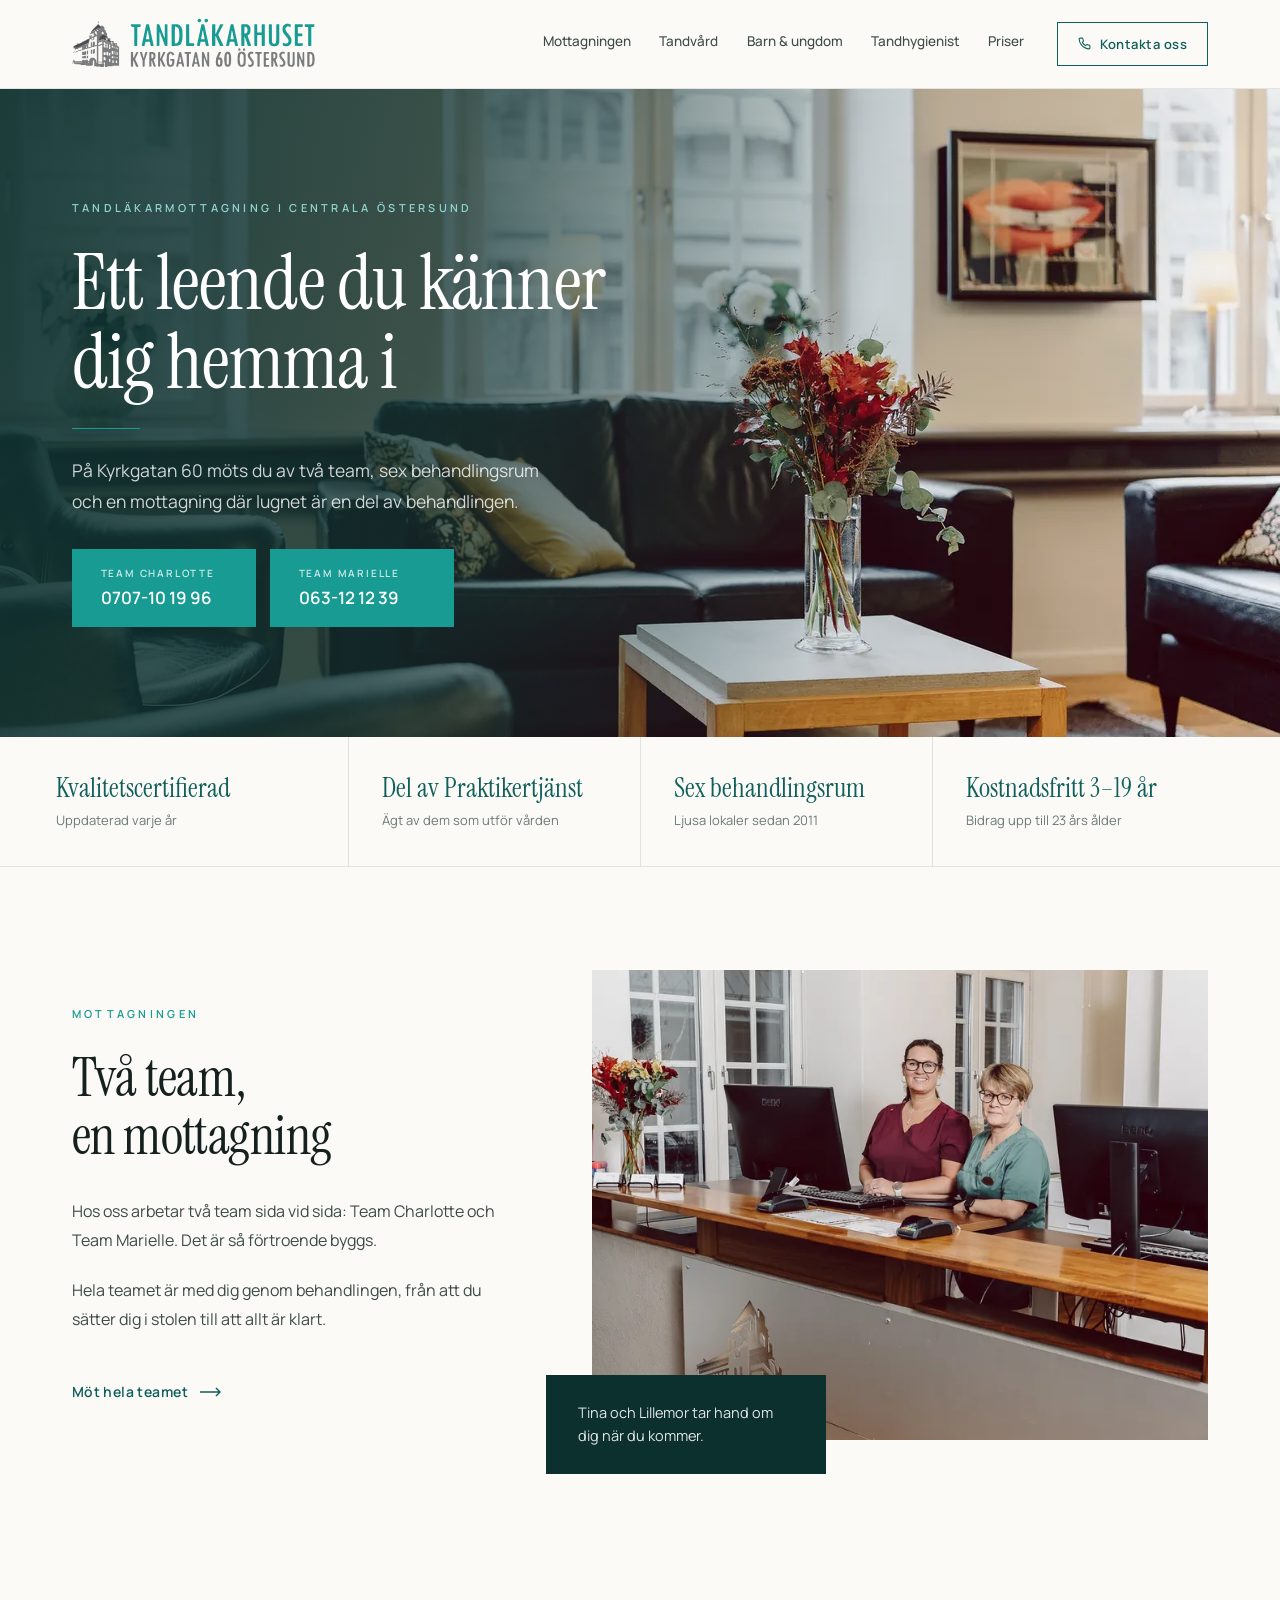
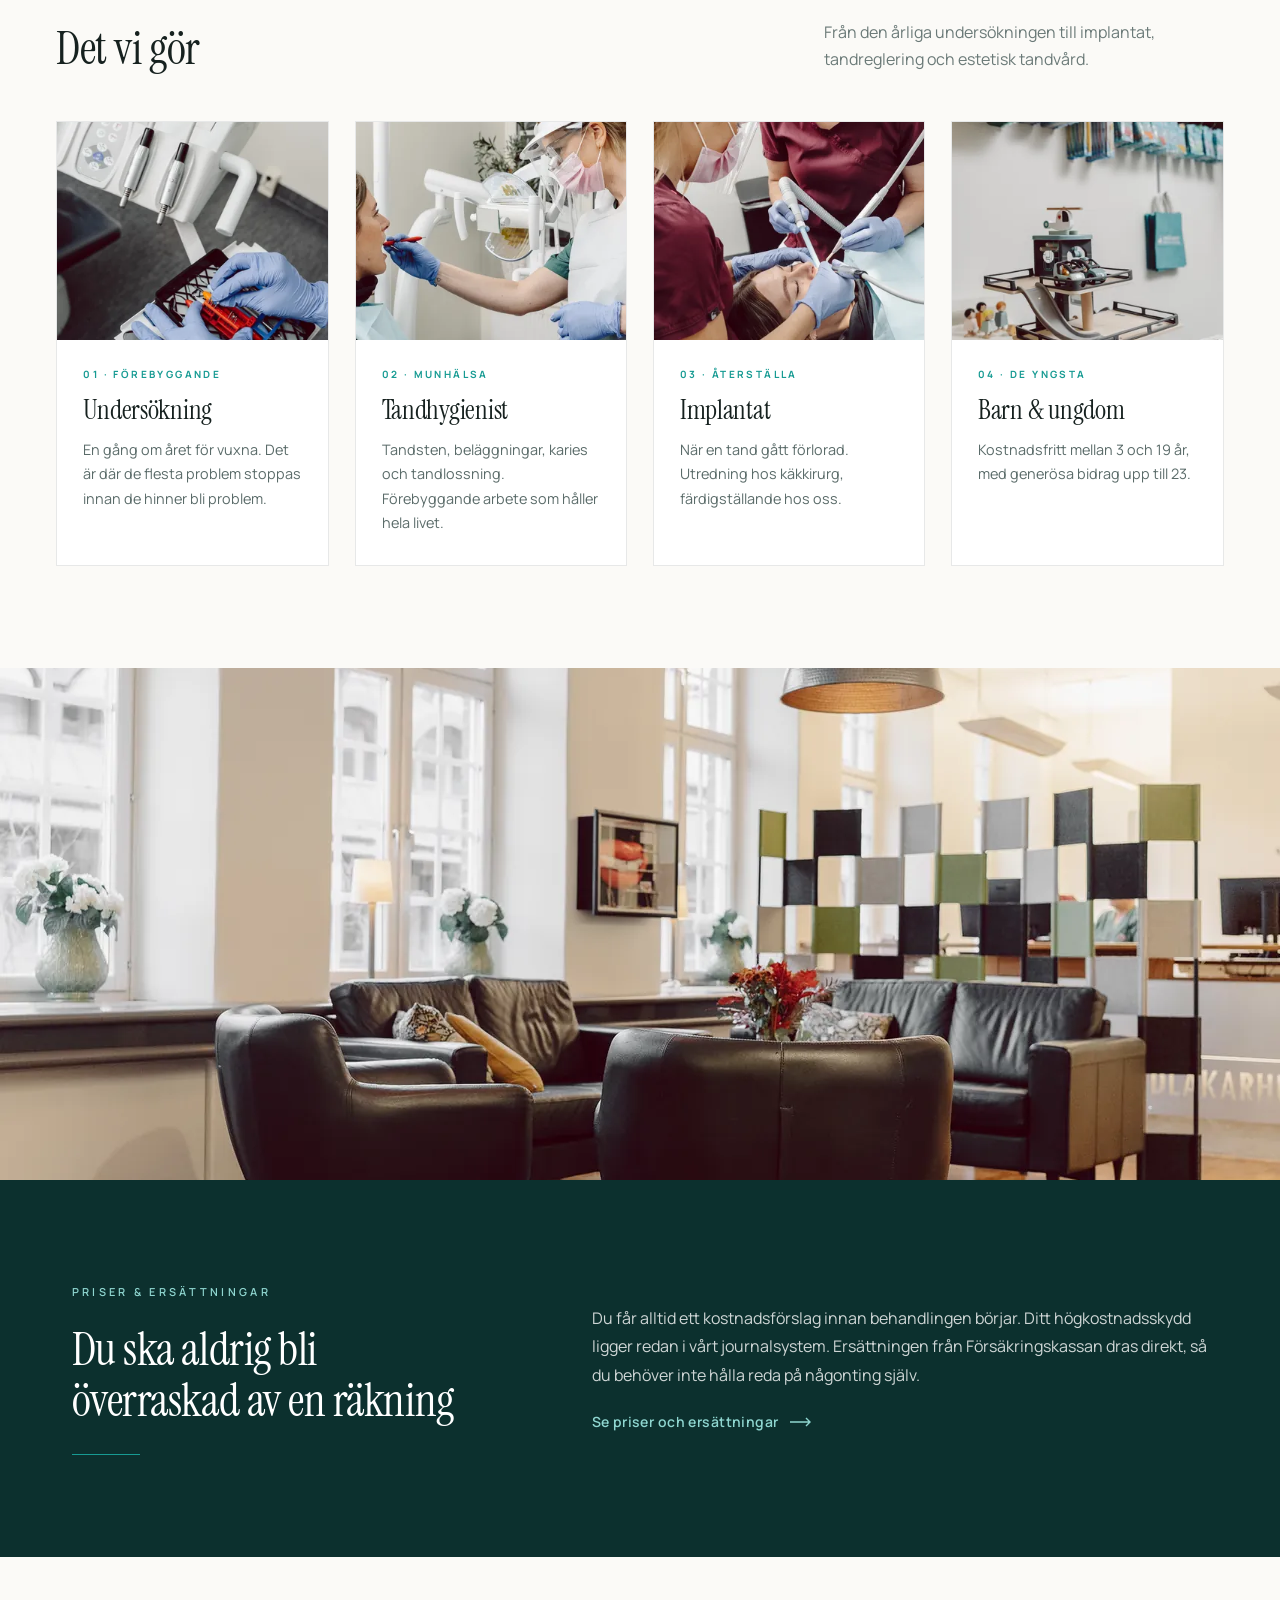
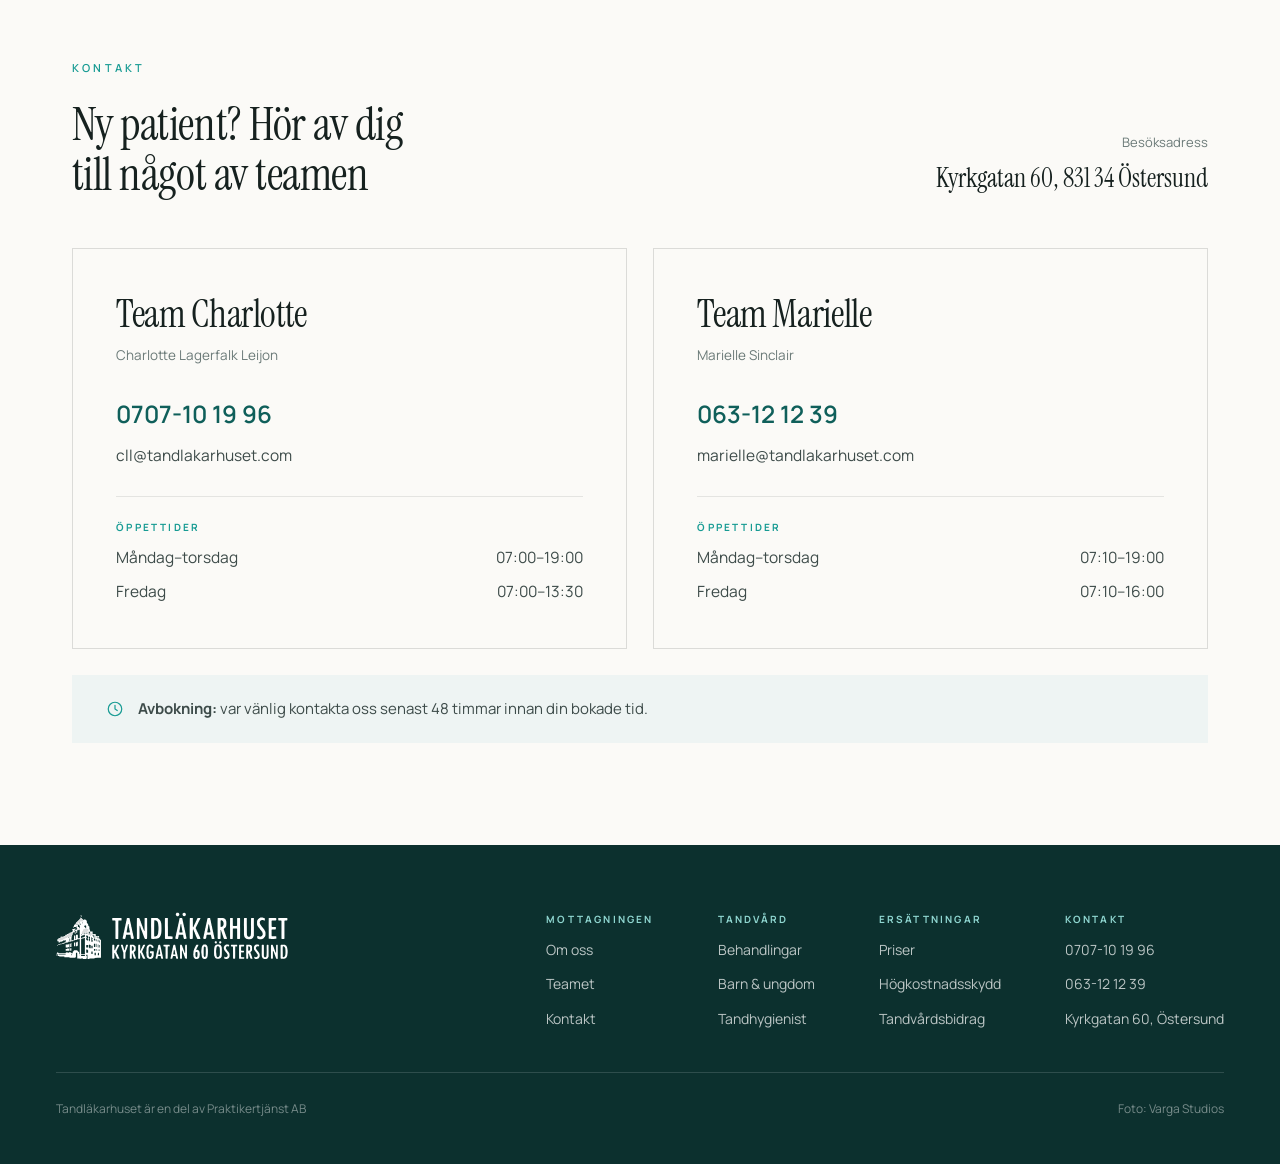
==== commit 8318b3cd: "Kundens önskemål: texter på Hem och Tandvård, ta bort Vår historia på startsidan, ny ordning i teame" ====
--- a/index.html
+++ b/index.html
@@ -4,14 +4,14 @@
 <meta charset="utf-8">
 <meta name="viewport" content="width=device-width, initial-scale=1">
 <title>Tandläkare i Östersund | Tandläkarhuset, Kyrkgatan 60</title>
-<meta name="description" content="Tandläkarhuset på Kyrkgatan 60 i centrala Östersund. Två team, sex behandlingsrum och kostnadsfri tandvård 3–19 år. Ring Team Charlotte 0707-10 19 96 eller Team Marielle 063-12 12 39.">
+<meta name="description" content="Tandläkarmottagning mitt i Östersund med två team och sex behandlingsrum. Kostnadsfri tandvård för barn 3–19 år. Ring 0707-10 19 96 eller 063-12 12 39.">
 <link rel="canonical" href="https://www.tandlakarhuset.com/">
 
 <meta property="og:type" content="website">
 <meta property="og:locale" content="sv_SE">
 <meta property="og:site_name" content="Tandläkarhuset Östersund">
 <meta property="og:title" content="Tandläkare i Östersund | Tandläkarhuset, Kyrkgatan 60">
-<meta property="og:description" content="Två team, sex behandlingsrum och en mottagning där lugnet är en del av behandlingen.">
+<meta property="og:description" content="Tandläkarmottagning mitt i Östersund med två team och sex behandlingsrum. Kostnadsfri tandvård för barn 3–19 år. Ring 0707-10 19 96 eller 063-12 12 39.">
 <meta property="og:image" content="assets/img/hero-1280.jpg">
 <meta name="twitter:card" content="summary_large_image">
 <meta name="theme-color" content="#0C302E">
@@ -22,7 +22,7 @@
 <link rel="preconnect" href="https://fonts.googleapis.com">
 <link rel="preconnect" href="https://fonts.gstatic.com" crossorigin>
 <link rel="stylesheet" href="https://fonts.googleapis.com/css2?family=Instrument+Serif:ital@0;1&family=Manrope:wght@400;500;600;700&display=swap">
-<link rel="stylesheet" href="assets/css/style.css">
+<link rel="stylesheet" href="assets/css/style.css?v=3">
 <link rel="preload" as="image" href="assets/img/hero-1920.webp" type="image/webp" imagesrcset="assets/img/hero-768.webp 768w, assets/img/hero-1280.webp 1280w, assets/img/hero-1920.webp 1920w, assets/img/hero-2560.webp 2560w" imagesizes="100vw" fetchpriority="high">
 </head>
 <body>
@@ -31,18 +31,18 @@
 <!-- ══ Topbar ═══════════════════════════════════════════════════════════ -->
 <header class="topbar">
   <div class="topbar__inre">
-    <a class="logo" href="index.html" aria-label="Tandläkarhuset Östersund, till startsidan">
+    <a class="logo" href="/" aria-label="Tandläkarhuset Östersund, till startsidan">
       <img src="assets/img/tandlakarhuset-logo.svg" alt="Tandläkarhuset, Kyrkgatan 60 Östersund" width="250" height="56">
     </a>
     <div class="topbar__hoger">
       <nav class="nav" aria-label="Huvudmeny">
-        <a href="mottagningen.html">Mottagningen</a>
-        <a href="tandvard.html">Tandvård</a>
-        <a href="barn-och-ungdom.html">Barn &amp; ungdom</a>
-        <a href="tandhygienist.html">Tandhygienist</a>
-        <a href="priser.html">Priser</a>
+        <a href="/mottagningen">Mottagningen</a>
+        <a href="/tandvard">Tandvård</a>
+        <a href="/barn-och-ungdom">Barn &amp; ungdom</a>
+        <a href="/tandhygienist">Tandhygienist</a>
+        <a href="/priser">Priser</a>
       </nav>
-      <a class="kontakt-pill" href="kontakt.html">
+      <a class="kontakt-pill" href="/kontakt">
         <svg width="13" height="13" viewBox="0 0 24 24" fill="none" stroke="currentColor" stroke-width="2" stroke-linecap="round" stroke-linejoin="round" aria-hidden="true"><path d="M22 16.92v3a2 2 0 0 1-2.18 2 19.8 19.8 0 0 1-8.63-3.07 19.5 19.5 0 0 1-6-6A19.8 19.8 0 0 1 2.12 4.18 2 2 0 0 1 4.11 2h3a2 2 0 0 1 2 1.72c.13.96.36 1.9.7 2.81a2 2 0 0 1-.45 2.11L8.09 9.91a16 16 0 0 0 6 6l1.27-1.27a2 2 0 0 1 2.11-.45c.9.34 1.85.57 2.81.7A2 2 0 0 1 22 16.92z"/></svg>
         Kontakta oss
       </a>
@@ -55,13 +55,13 @@
 
 <div class="mobilmeny" id="mobilmeny">
   <nav aria-label="Meny">
-    <a href="index.html" aria-current="page">Hem</a>
-    <a href="mottagningen.html">Mottagningen</a>
-    <a href="tandvard.html">Tandvård</a>
-    <a href="barn-och-ungdom.html">Barn &amp; ungdom</a>
-    <a href="tandhygienist.html">Tandhygienist</a>
-    <a href="priser.html">Priser</a>
-    <a href="kontakt.html">Kontakt</a>
+    <a href="/" aria-current="page">Hem</a>
+    <a href="/mottagningen">Mottagningen</a>
+    <a href="/tandvard">Tandvård</a>
+    <a href="/barn-och-ungdom">Barn &amp; ungdom</a>
+    <a href="/tandhygienist">Tandhygienist</a>
+    <a href="/priser">Priser</a>
+    <a href="/kontakt">Kontakt</a>
   </nav>
   <div class="mobilmeny__tel">
     <a class="tel" href="tel:+46707101996"><span>TEAM CHARLOTTE</span><span>0707-10 19 96</span></a>
@@ -108,9 +108,9 @@
       <div class="reveal">
         <span class="etikett" style="margin-bottom:26px">Mottagningen</span>
         <h2 class="t-stor" style="margin-bottom:32px">Två team, <br class="d">en mottagning</h2>
-        <p class="brod" style="margin-bottom:22px">Hos oss arbetar två team sida vid sida: Team Charlotte och Team Marielle. Du får samma tandläkare, samma tandsköterska och samma tandhygienist gång på gång. Det är så förtroende byggs.</p>
+        <p class="brod" style="margin-bottom:22px">Hos oss arbetar två team sida vid sida: Team Charlotte och Team Marielle. Det är så förtroende byggs.</p>
         <p class="brod" style="margin-bottom:44px">Hela teamet är med dig genom behandlingen, från att du sätter dig i stolen till att allt är klart.</p>
-        <a class="pil" href="mottagningen.html">Möt hela teamet
+        <a class="pil" href="/mottagningen">Möt hela teamet
           <svg width="22" height="10" viewBox="0 0 22 10" fill="none" stroke="currentColor" stroke-width="1.4" aria-hidden="true"><path d="M0 5h20M16 1l4 4-4 4"/></svg>
         </a>
       </div>
@@ -135,7 +135,7 @@
       </div>
       <div class="kort-rutnat">
 
-        <a class="kort reveal" href="tandvard.html">
+        <a class="kort reveal" href="/tandvard">
           <picture>
             <source type="image/webp" sizes="(max-width: 560px) 100vw, (max-width: 1040px) 50vw, 25vw" srcset="assets/img/kort-undersokning-360.webp 360w, assets/img/kort-undersokning-560.webp 560w, assets/img/kort-undersokning-760.webp 760w">
             <img src="assets/img/kort-undersokning-560.jpg" sizes="(max-width: 560px) 100vw, (max-width: 1040px) 50vw, 25vw"
@@ -149,7 +149,7 @@
           </div>
         </a>
 
-        <a class="kort reveal" href="tandhygienist.html">
+        <a class="kort reveal" href="/tandhygienist">
           <picture>
             <source type="image/webp" sizes="(max-width: 560px) 100vw, (max-width: 1040px) 50vw, 25vw" srcset="assets/img/kort-tandhygienist-360.webp 360w, assets/img/kort-tandhygienist-560.webp 560w, assets/img/kort-tandhygienist-760.webp 760w">
             <img src="assets/img/kort-tandhygienist-560.jpg" sizes="(max-width: 560px) 100vw, (max-width: 1040px) 50vw, 25vw"
@@ -163,7 +163,7 @@
           </div>
         </a>
 
-        <a class="kort reveal" href="tandvard.html#implantat">
+        <a class="kort reveal" href="/tandvard#implantat">
           <picture>
             <source type="image/webp" sizes="(max-width: 560px) 100vw, (max-width: 1040px) 50vw, 25vw" srcset="assets/img/kort-implantat-360.webp 360w, assets/img/kort-implantat-560.webp 560w, assets/img/kort-implantat-760.webp 760w">
             <img src="assets/img/kort-implantat-560.jpg" sizes="(max-width: 560px) 100vw, (max-width: 1040px) 50vw, 25vw"
@@ -177,7 +177,7 @@
           </div>
         </a>
 
-        <a class="kort reveal" href="barn-och-ungdom.html">
+        <a class="kort reveal" href="/barn-och-ungdom">
           <picture>
             <source type="image/webp" sizes="(max-width: 560px) 100vw, (max-width: 1040px) 50vw, 25vw" srcset="assets/img/kort-barn-360.webp 360w, assets/img/kort-barn-560.webp 560w, assets/img/kort-barn-760.webp 760w">
             <img src="assets/img/kort-barn-560.jpg" sizes="(max-width: 560px) 100vw, (max-width: 1040px) 50vw, 25vw"
@@ -195,7 +195,7 @@
     </div>
   </section>
 
-  <!-- ══ Kliniken ═══════════════════════════════════════════════════════ -->
+  <!-- ══ Kliniken (bildband) ═══════════════════════════════════════════════════════ -->
   <section style="background:var(--dis)">
     <div class="bandbild">
       <picture>
@@ -205,18 +205,6 @@
              alt="Väntrummet med dagsljus" width="3200" height="1400" loading="lazy">
       </picture>
     </div>
-    <div class="wrap wrap--smal split sektion">
-      <div class="reveal">
-        <span class="etikett" style="margin-bottom:24px">Vår historia</span>
-        <h2 class="t-2">Från branden <br class="d">till Kyrkgatan 60</h2>
-        <hr class="streck" style="margin-top:clamp(22px,3vw,30px)">
-      </div>
-      <div class="tidslinje reveal">
-        <div><b>Före 2010</b><p class="brod" style="font-size:16px">Mottagningen låg på Prästgatan 30, i Centralpalatset.</p></div>
-        <div><b>Januari 2010</b><p class="brod" style="font-size:16px">Centralpalatset, med anor från 1800-talet, brann ner.</p></div>
-        <div><b>1 april 2011</b><p class="brod" style="font-size:16px">Invigning på Kyrkgatan 60. Sex behandlingsrum, nya lokaler, och en verksamhet som trivs fantastiskt bra.</p></div>
-      </div>
-    </div>
   </section>
 
   <!-- ══ Kostnad ════════════════════════════════════════════════════════ -->
@@ -229,7 +217,7 @@
       </div>
       <div class="stack reveal">
         <p class="brod brod--ljus">Du får alltid ett kostnadsförslag innan behandlingen börjar. Ditt högkostnadsskydd ligger redan i vårt journalsystem. Ersättningen från Försäkringskassan dras direkt, så du behöver inte hålla reda på någonting själv.</p>
-        <a class="pil pil--ljus" href="priser.html">Se priser och ersättningar
+        <a class="pil pil--ljus" href="/priser">Se priser och ersättningar
           <svg width="22" height="10" viewBox="0 0 22 10" fill="none" stroke="currentColor" stroke-width="1.4" aria-hidden="true"><path d="M0 5h20M16 1l4 4-4 4"/></svg>
         </a>
       </div>
@@ -297,27 +285,27 @@
 <footer class="sidfot">
   <div class="wrap wrap--bred">
     <div class="sidfot__topp">
-      <a class="sidfot__logo" href="index.html" aria-label="Till startsidan">
+      <a class="sidfot__logo" href="/" aria-label="Till startsidan">
         <img src="assets/img/tandlakarhuset-logo-vit.svg" alt="Tandläkarhuset" width="232" height="52" loading="lazy">
       </a>
       <div class="sidfot__kolumner">
         <div class="sidfot__kol">
           <span class="etikett etikett--tat etikett--ljus">Mottagningen</span>
-          <a href="mottagningen.html">Om oss</a>
-          <a href="mottagningen.html#teamet">Teamet</a>
-          <a href="kontakt.html">Kontakt</a>
+          <a href="/mottagningen">Om oss</a>
+          <a href="/mottagningen#teamet">Teamet</a>
+          <a href="/kontakt">Kontakt</a>
         </div>
         <div class="sidfot__kol">
           <span class="etikett etikett--tat etikett--ljus">Tandvård</span>
-          <a href="tandvard.html">Behandlingar</a>
-          <a href="barn-och-ungdom.html">Barn &amp; ungdom</a>
-          <a href="tandhygienist.html">Tandhygienist</a>
+          <a href="/tandvard">Behandlingar</a>
+          <a href="/barn-och-ungdom">Barn &amp; ungdom</a>
+          <a href="/tandhygienist">Tandhygienist</a>
         </div>
         <div class="sidfot__kol">
           <span class="etikett etikett--tat etikett--ljus">Ersättningar</span>
-          <a href="priser.html">Priser</a>
-          <a href="priser.html#ersattningar">Högkostnadsskydd</a>
-          <a href="priser.html#ersattningar">Tandvårdsbidrag</a>
+          <a href="/priser">Priser</a>
+          <a href="/priser#ersattningar">Högkostnadsskydd</a>
+          <a href="/priser#ersattningar">Tandvårdsbidrag</a>
         </div>
         <div class="sidfot__kol">
           <span class="etikett etikett--tat etikett--ljus">Kontakt</span>
@@ -334,7 +322,7 @@
   </div>
 </footer>
 
-<script src="assets/js/site.js" defer></script>
+<script src="assets/js/site.js?v=3" defer></script>
 <script type="application/ld+json">
 {
   "@context": "https://schema.org",
--- a/assets/css/style.css
+++ b/assets/css/style.css
@@ -299,9 +299,12 @@
 .tel:hover { background: var(--teal-djup); border-color: var(--teal-djup); }
 
 
-@media (max-width: 520px) {
+@media (max-width: 620px) {
   .tel-rad { gap: 10px; }
-  .tel { flex: 1 1 100%; padding: 14px 22px; }
+  /* Lägre, och inte fullbredd: knapparna behåller sin minsta bredd och
+     radbryter när de inte får plats, i stället för att bli två stora block. */
+  .tel { padding: 11px 20px; gap: 1px; }
+  .tel span:last-child { font-size: 16px; }
 }
 
 /* --- 7. Topbar ---------------------------------------------------------- */
@@ -403,10 +406,12 @@
 .mobilmeny.oppen { display: block; }
 .mobilmeny nav a {
   display: block;
-  padding: 18px 0;
+  /* 14 + 25 + 14 ≈ 53 px träffyta: bekvämt för tummen utan att länkarna
+     tar över hela skärmen */
+  padding: 14px 0;
   border-bottom: 1px solid var(--linje-svag);
   font-family: var(--serif);
-  font-size: 28px;
+  font-size: 21px;
   color: var(--text);
 }
 .mobilmeny nav a[aria-current="page"] { color: var(--teal-djup); }
@@ -418,13 +423,13 @@
 .mobilmeny__tel .tel {
   display: flex;
   flex-direction: column;
-  gap: 3px;
-  padding: 15px 24px;
+  gap: 1px;
+  padding: 11px 20px;
   font-family: var(--sans);
   border-color: var(--teal);
 }
 .mobilmeny__tel .tel span:first-child { font-size: 10px; }
-.mobilmeny__tel .tel span:last-child { font-size: 19px; }
+.mobilmeny__tel .tel span:last-child { font-size: 17px; }
 
 body.meny-oppen { overflow: hidden; }
 
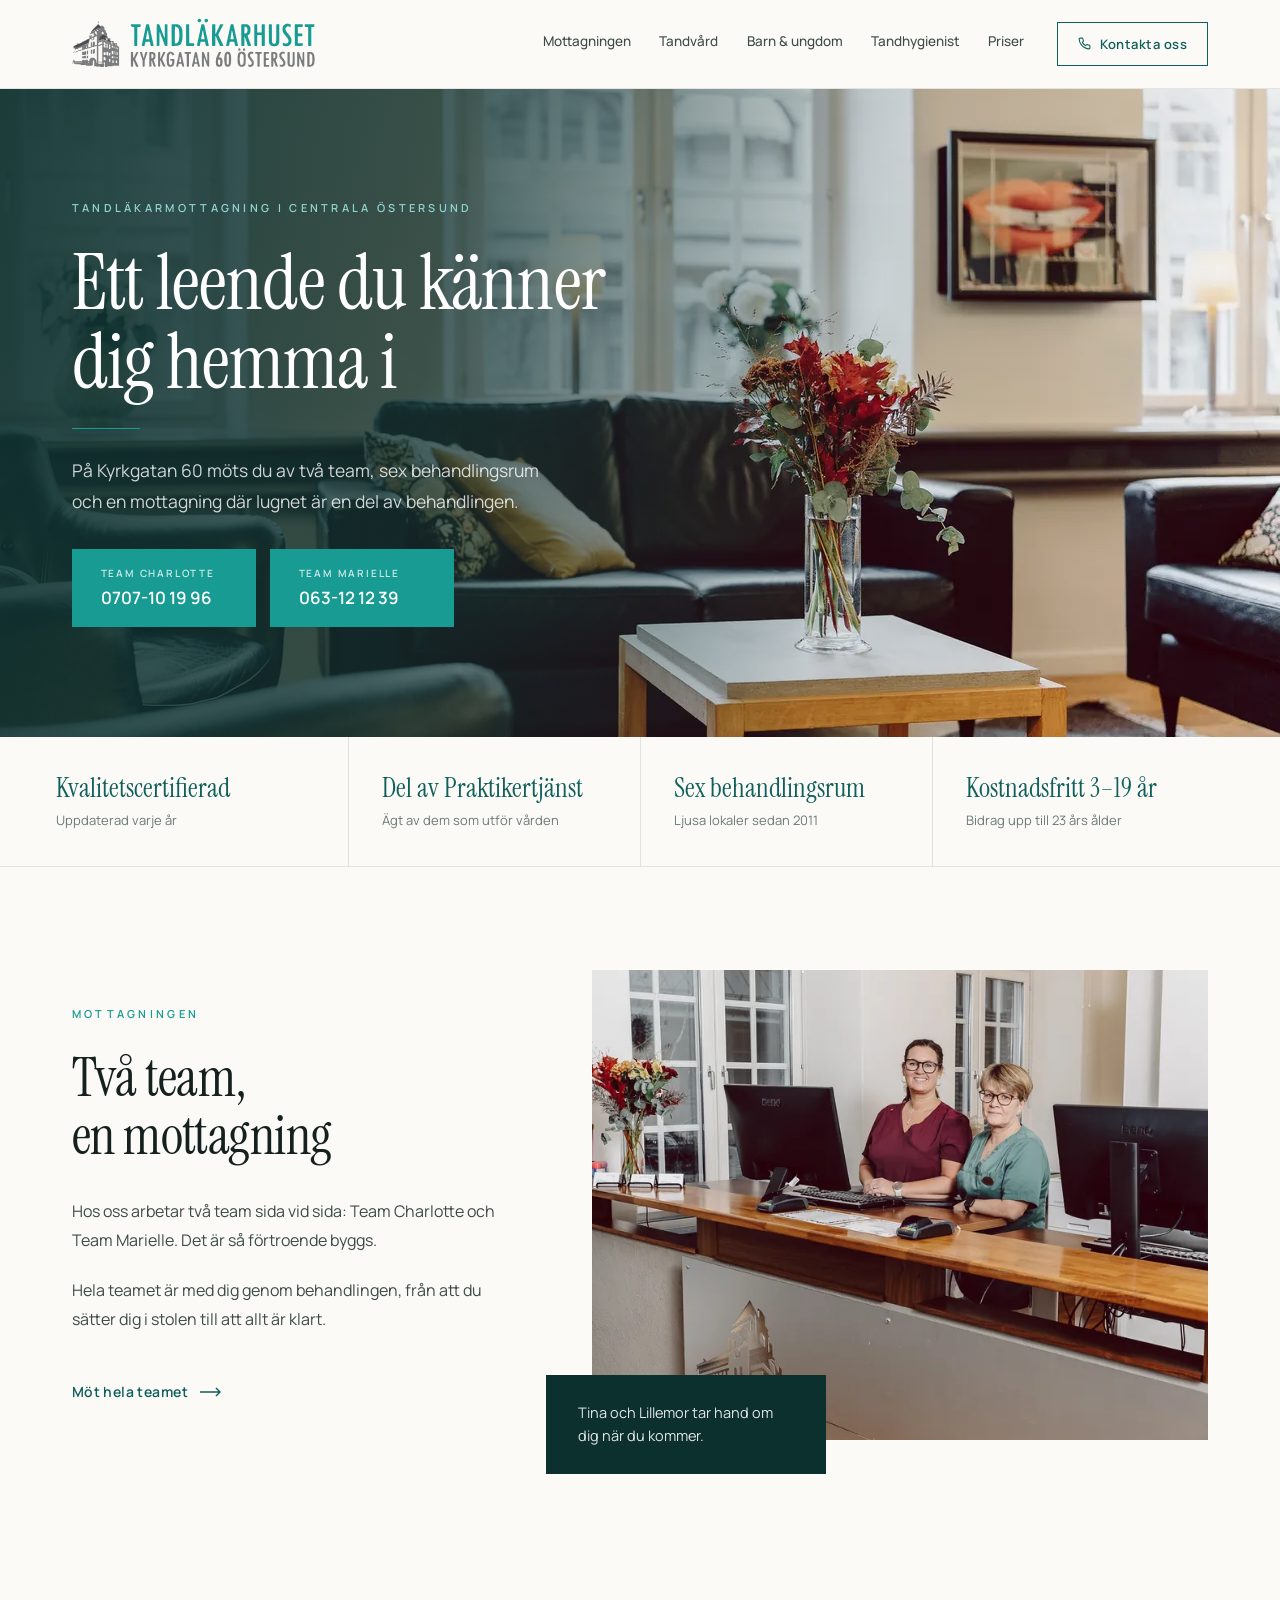
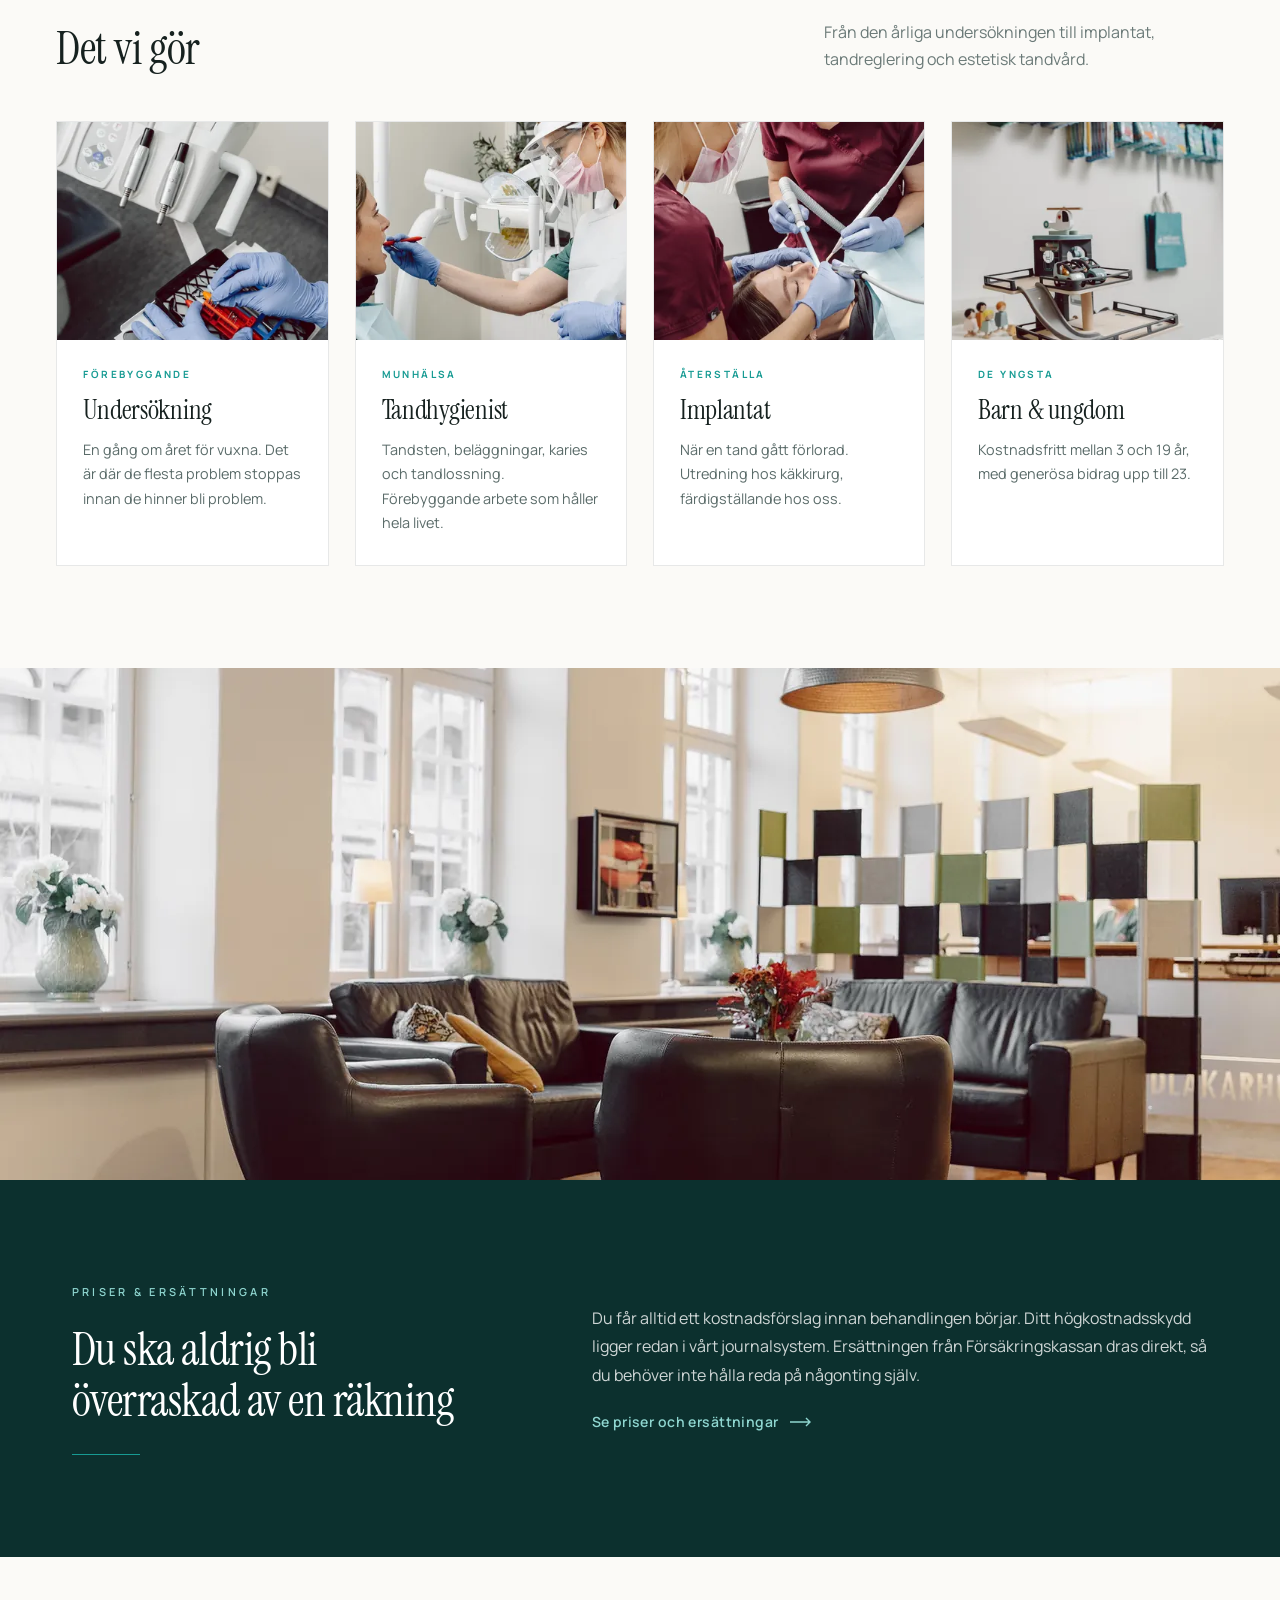
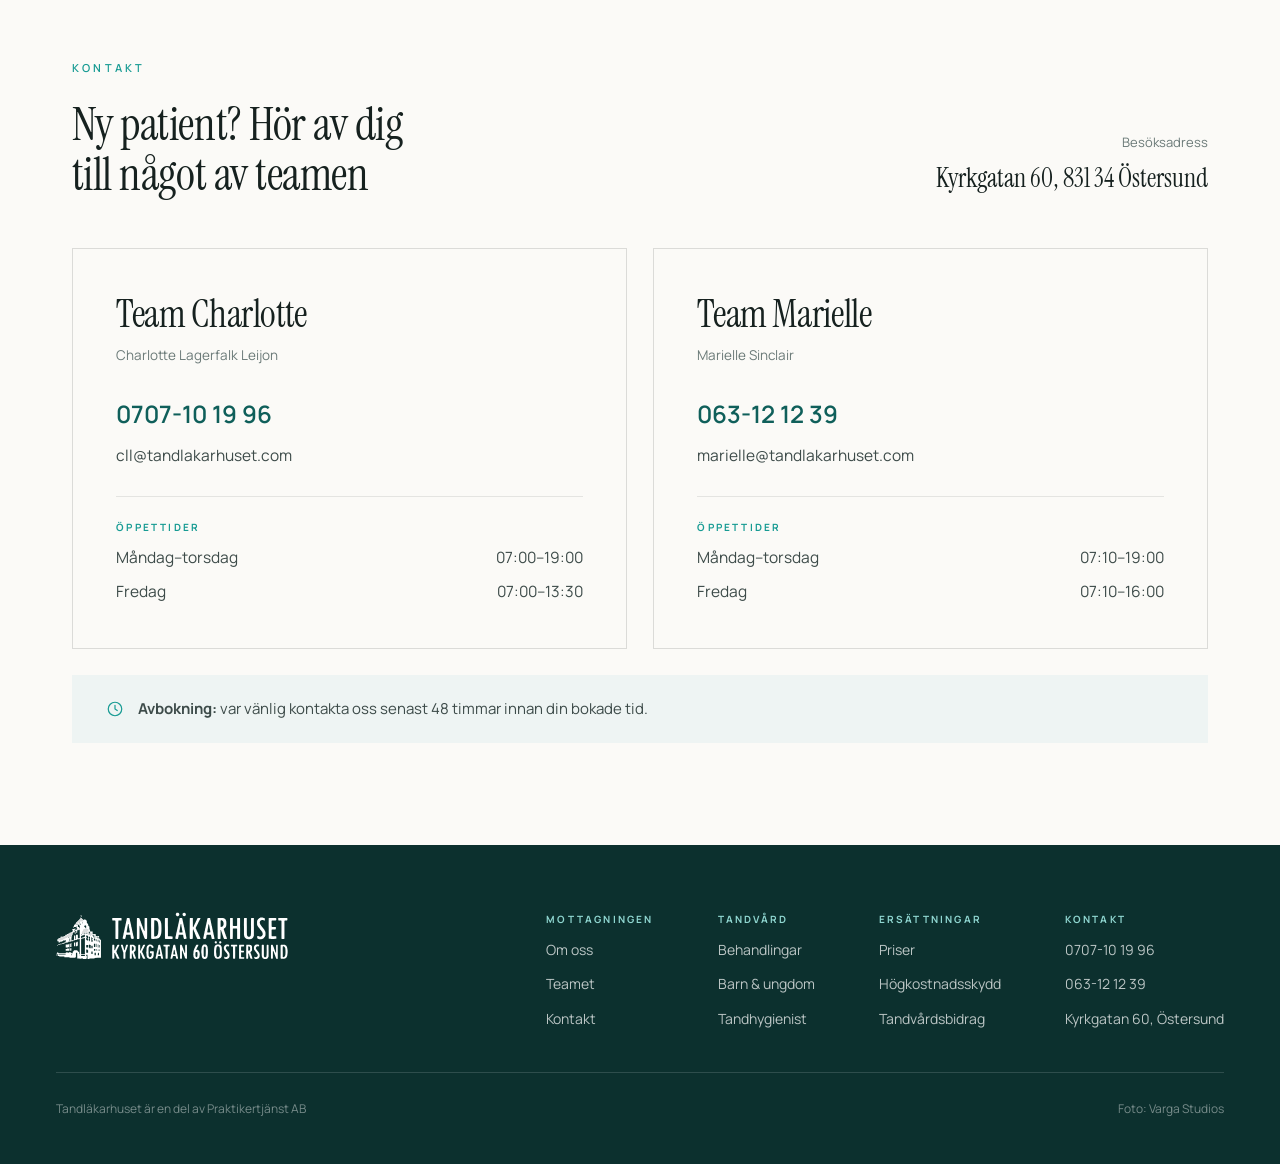
==== commit e979de13: "Ta bort numreringen på kort och rutnät" ====
--- a/index.html
+++ b/index.html
@@ -22,7 +22,7 @@
 <link rel="preconnect" href="https://fonts.googleapis.com">
 <link rel="preconnect" href="https://fonts.gstatic.com" crossorigin>
 <link rel="stylesheet" href="https://fonts.googleapis.com/css2?family=Instrument+Serif:ital@0;1&family=Manrope:wght@400;500;600;700&display=swap">
-<link rel="stylesheet" href="assets/css/style.css?v=3">
+<link rel="stylesheet" href="assets/css/style.css?v=7">
 <link rel="preload" as="image" href="assets/img/hero-1920.webp" type="image/webp" imagesrcset="assets/img/hero-768.webp 768w, assets/img/hero-1280.webp 1280w, assets/img/hero-1920.webp 1920w, assets/img/hero-2560.webp 2560w" imagesizes="100vw" fetchpriority="high">
 </head>
 <body>
@@ -143,7 +143,7 @@
                  alt="Instrument förberedda för undersökning" width="502" height="442" loading="lazy">
           </picture>
           <div class="kort__text">
-            <span class="etikett etikett--tat" style="letter-spacing:.24em">01 · Förebyggande</span>
+            <span class="etikett etikett--tat" style="letter-spacing:.24em">Förebyggande</span>
             <h3 class="t-4">Undersökning</h3>
             <p class="brod--liten">En gång om året för vuxna. Det är där de flesta problem stoppas innan de hinner bli problem.</p>
           </div>
@@ -157,7 +157,7 @@
                  alt="Tandhygienist i behandlingsrummet" width="502" height="442" loading="lazy">
           </picture>
           <div class="kort__text">
-            <span class="etikett etikett--tat" style="letter-spacing:.24em">02 · Munhälsa</span>
+            <span class="etikett etikett--tat" style="letter-spacing:.24em">Munhälsa</span>
             <h3 class="t-4">Tandhygienist</h3>
             <p class="brod--liten">Tandsten, beläggningar, karies och tandlossning. Förebyggande arbete som håller hela livet.</p>
           </div>
@@ -171,7 +171,7 @@
                  alt="Tandläkare och tandsköterska under behandling" width="502" height="442" loading="lazy">
           </picture>
           <div class="kort__text">
-            <span class="etikett etikett--tat" style="letter-spacing:.24em">03 · Återställa</span>
+            <span class="etikett etikett--tat" style="letter-spacing:.24em">Återställa</span>
             <h3 class="t-4">Implantat</h3>
             <p class="brod--liten">När en tand gått förlorad. Utredning hos käkkirurg, färdigställande hos oss.</p>
           </div>
@@ -185,7 +185,7 @@
                  alt="Leksak i väntrummet" width="502" height="442" loading="lazy">
           </picture>
           <div class="kort__text">
-            <span class="etikett etikett--tat" style="letter-spacing:.24em">04 · De yngsta</span>
+            <span class="etikett etikett--tat" style="letter-spacing:.24em">De yngsta</span>
             <h3 class="t-4">Barn &amp; ungdom</h3>
             <p class="brod--liten">Kostnadsfritt mellan 3 och 19 år, med generösa bidrag upp till 23.</p>
           </div>
--- a/assets/css/style.css
+++ b/assets/css/style.css
@@ -948,6 +948,53 @@
   display: block;
 }
 
+/* Skuggram: en mjuk, tonad skugga i profilfärgen bakom bilden.
+   isolation ger en egen stapelordning, så att skuggan hamnar bakom
+   bilden men framför sektionens bakgrund. Vid hover lyfter bilden
+   och skuggan glider ut och mjuknar. */
+.figur--ram { isolation: isolate; --ram: clamp(10px, 1.3vw, 18px); margin: 0 var(--ram) var(--ram) 0; }
+.figur--ram::before {
+  content: "";
+  position: absolute;
+  inset: 2%;
+  z-index: -1;
+  transform: translate(var(--ram), var(--ram));
+  background: linear-gradient(135deg, var(--teal) 0%, var(--teal-djup) 100%);
+  filter: blur(14px);
+  opacity: 0.8;
+  transition: transform 0.5s cubic-bezier(.2,.7,.2,1), opacity 0.5s, filter 0.5s;
+}
+.figur--ram img, .figur--ram picture { transition: transform 0.5s cubic-bezier(.2,.7,.2,1); }
+.figur--ram:hover img { transform: translateY(-6px); }
+.figur--ram:hover::before {
+  transform: translate(calc(var(--ram) * 1.6), calc(var(--ram) * 1.9));
+  filter: blur(22px);
+  opacity: 0.95;
+}
+@media (prefers-reduced-motion: reduce) {
+  .figur--ram::before, .figur--ram img { transition: none; }
+  .figur--ram:hover img { transform: none; }
+}
+
+/* Kontakt, "Mitt i centrala Östersund": stående bild, högerställd i sin spalt */
+.lokal-bild { width: 100%; max-width: 480px; justify-self: end; }
+@media (max-width: 900px) { .lokal-bild { max-width: none; justify-self: stretch; } .lokal-bild img { aspect-ratio: 4 / 3; } }
+/* På mörk fond: ljusare, helt täckande teal så att ramen syns */
+.mork .figur--ram::before { background: linear-gradient(135deg, var(--teal-ljus) 0%, var(--teal) 100%); opacity: 0.6; }
+.mork .figur--ram:hover::before { opacity: 0.85; }
+
+/* Kontakt: bild och karta sida vid sida, lika höga */
+.bild-karta { align-items: start; }
+.bild-karta__bild img,
+.bild-karta .karta { height: clamp(300px, 36vw, 560px); }
+.bild-karta__bild img { object-position: center 60%; }
+.bild-karta__karta { display: flex; flex-direction: column; gap: 20px; }
+.bild-karta .karta { flex: none; min-height: 0; }
+@media (max-width: 900px) {
+  .bild-karta__bild img { height: clamp(260px, 62vw, 420px); }
+  .bild-karta .karta { height: 340px; }
+}
+
 /* --- 22. Sidfot --------------------------------------------------------- */
 
 .sidfot {
